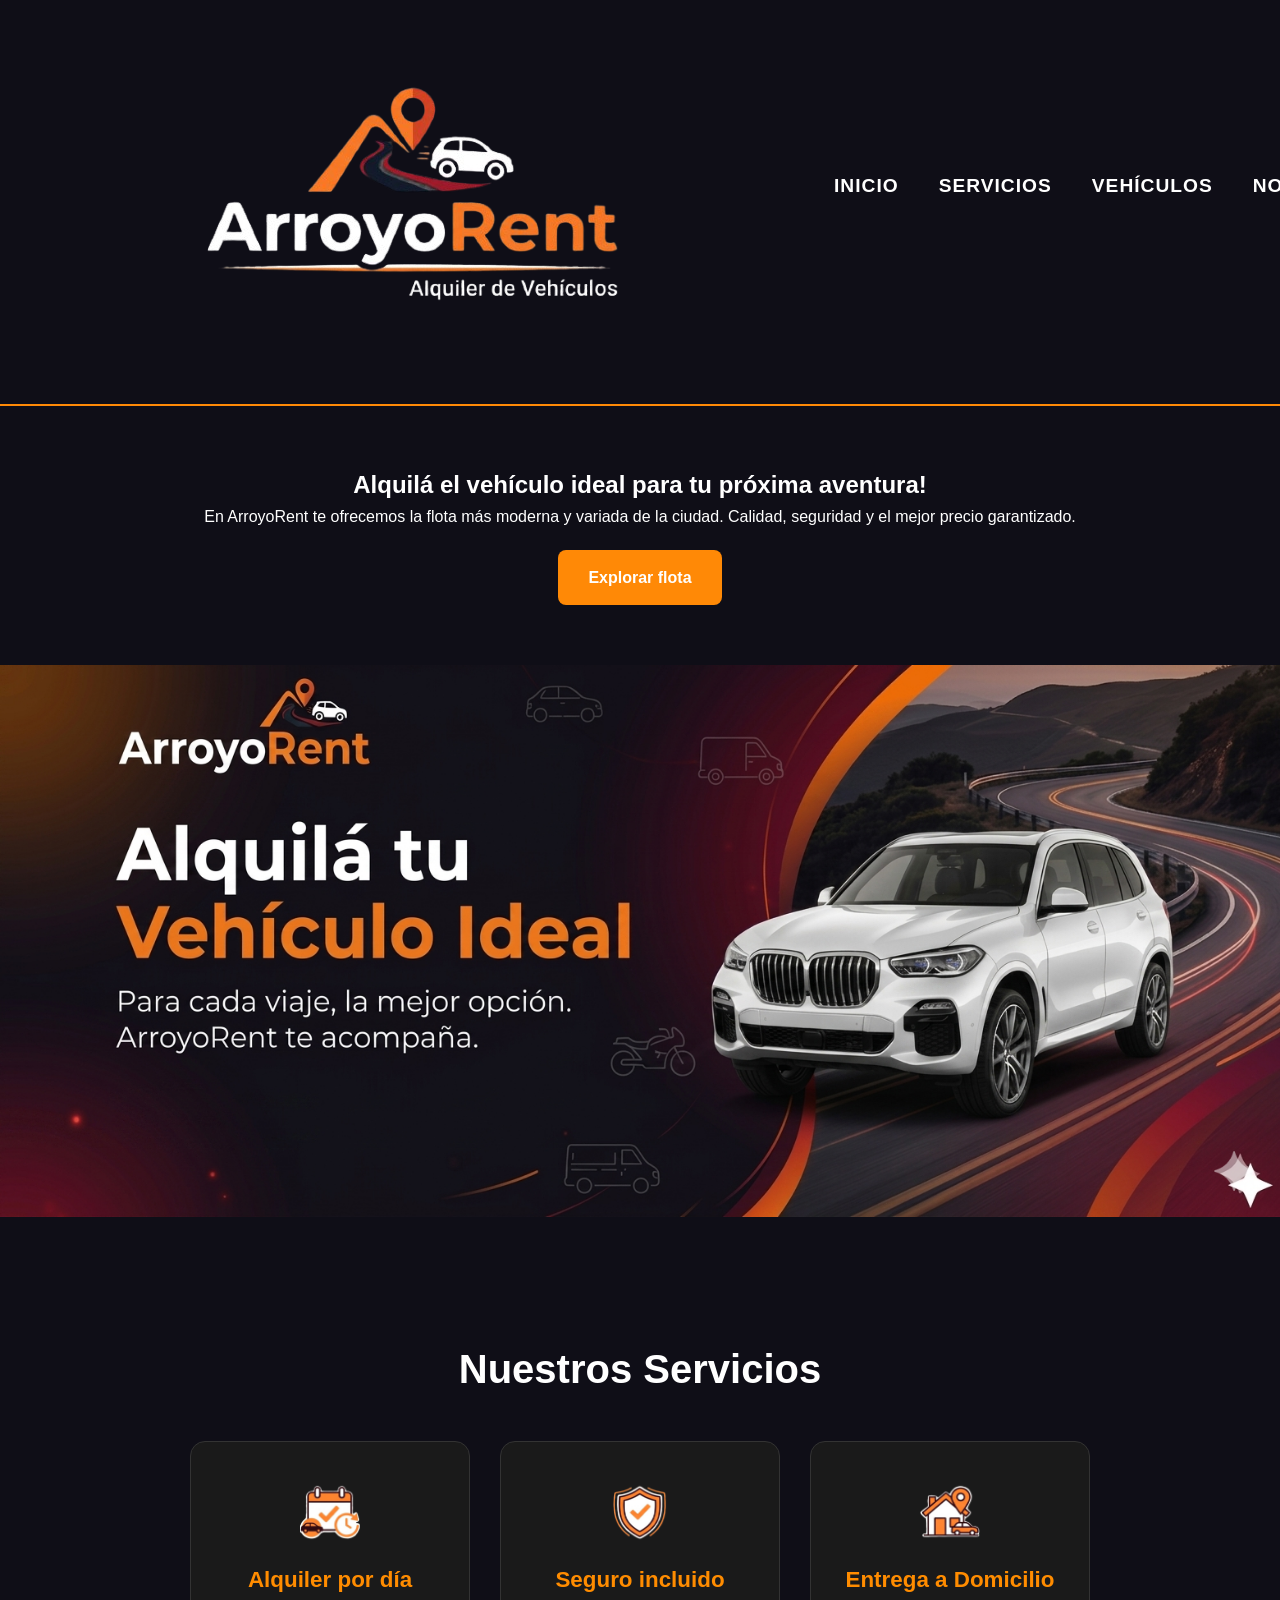
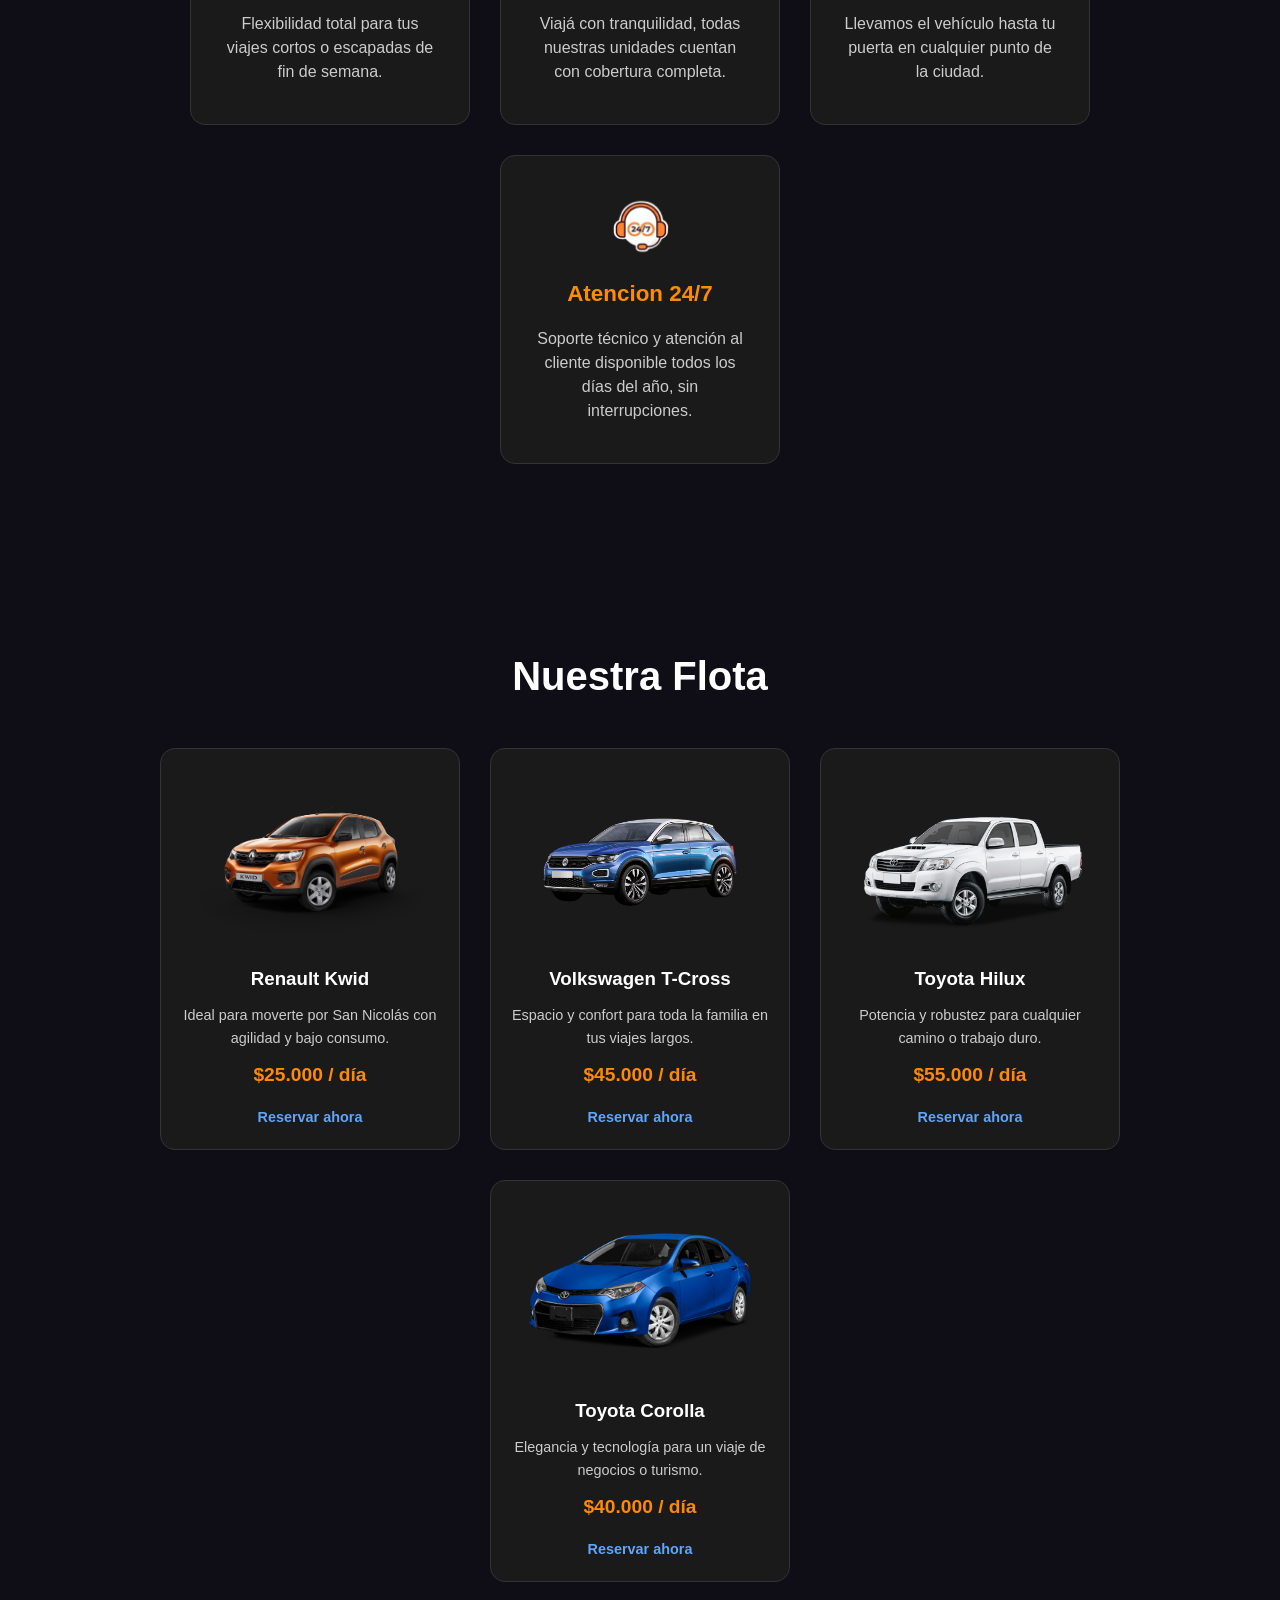
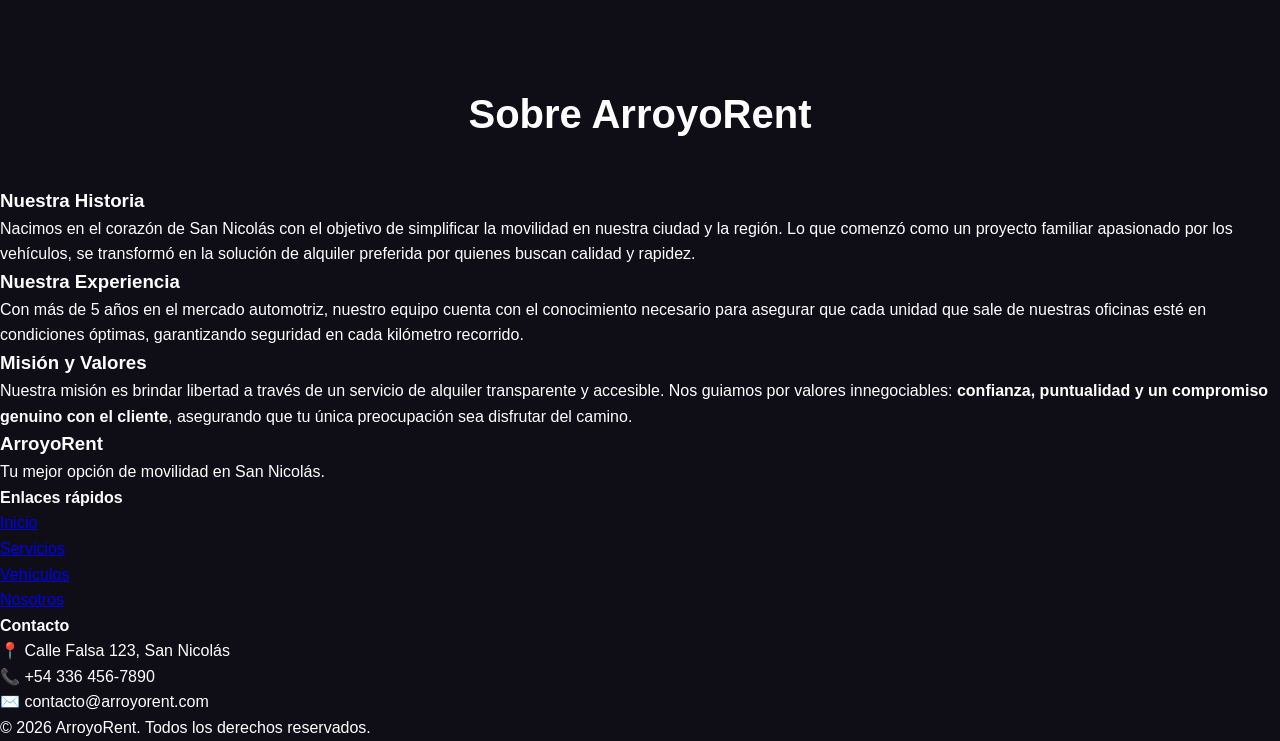
==== index.html @ 53951938 "Diseño de tarjetas para servicios y flota" ====
<!DOCTYPE html>
<html lang="en">
<head>
    <meta charset="UTF-8">
    <meta name="viewport" content="width=device-width, initial-scale=1.0">
    <link rel="stylesheet" href="./styles.css">
    <title>Alquiler de Vehiculos</title>
</head>
<body>
    <header id="inicio">
        <div class="logo">
            <img src="img/logo.png" alt="Logo de ArroyoRent">
        </div>

        <nav>
            <ul>
                <li><a href="#inicio">Inicio</a></li>
                <li><a href="#servicios">Servicios</a></li>
                <li><a href="#vehiculos">Vehículos</a></li>
                <li><a href="#nosotros">Nosotros</a></li>
            </ul>
        </nav>

        <a href="reserva.html" class="btn-reservar">Reservar Vehículo</a>
    </header>

    <main>
        <section class="hero">
            <div class="hero-content">
                <h1>Alquilá el vehículo ideal para tu próxima aventura!</h1>
                <p>En ArroyoRent te ofrecemos la flota más moderna y variada de la ciudad. Calidad, seguridad y el mejor precio garantizado.</p>
                <a href="#vehiculos" class="btn-cta">Explorar flota</a>
            </div>
            <div class="hero-image">
                <img src="img/banner.png" alt="Camioneta moderna en la carretera">
            </div>
        </section>
        
        <section id="servicios" class="services">
            <h2>Nuestros Servicios</h2>
            <div class="services-container">
                <article class="service-card">
                    <img src="img/icon-alquiler.png" alt="Icono alquiler por día">
                    <h3>Alquiler por día</h3>
                    <p>Flexibilidad total para tus viajes cortos o escapadas de fin de semana.</p>
                </article>
                
                <article class="service-card">
                    <img src="img/icon-seguro.png" alt="Icono seguro incluido">
                    <h3>Seguro incluido</h3>
                    <p>Viajá con tranquilidad, todas nuestras unidades cuentan con cobertura completa.</p>
                </article>
                
                <article class="service-card">
                    <img src="img/icon-entrega.png" alt="Icono entrega a domicilio">
                    <h3>Entrega a Domicilio</h3>
                    <p>Llevamos el vehículo hasta tu puerta en cualquier punto de la ciudad.</p>
                </article>
                
                <article class="service-card">
                    <img src="img/icon-atencion.png" alt="Icono de atencion 24/7">
                    <h3>Atencion 24/7</h3>
                    <p>Soporte técnico y atención al cliente disponible todos los días del año, sin interrupciones.</p>
                </article>
            </div>
        </section>

        <section id="vehiculos" class="vehiculos">
            <h2>Nuestra Flota</h2>
            <div class="vehiculos-container">
                
                <article class="vehiculo-card">
                    <img src="img/auto-compacto.png" alt="Auto compacto económico">
                    <h3>Renault Kwid</h3>
                    <p>Ideal para moverte por San Nicolás con agilidad y bajo consumo.</p>
                    <span class="precio">$25.000 / día</span>
                    <a href="reserva.html" class="btn-mini-reservar">Reservar ahora</a>
                </article>

                <article class="vehiculo-card">
                    <img src="img/suv-familiar.png" alt="SUV familiar">
                    <h3>Volkswagen T-Cross</h3>
                    <p>Espacio y confort para toda la familia en tus viajes largos.</p>
                    <span class="precio">$45.000 / día</span>
                    <a href="reserva.html" class="btn-mini-reservar">Reservar ahora</a>
                </article>

                <article class="vehiculo-card">
                    <img src="img/camioneta.png" alt="Camioneta moderna">
                    <h3>Toyota Hilux</h3>
                    <p>Potencia y robustez para cualquier camino o trabajo duro.</p>
                    <span class="precio">$55.000 / día</span>
                    <a href="reserva.html" class="btn-mini-reservar">Reservar ahora</a>
                </article>

                <article class="vehiculo-card">
                    <img src="img/sedan-ejecutivo.png" alt="Sedán ejecutivo">
                    <h3>Toyota Corolla</h3>
                    <p>Elegancia y tecnología para un viaje de negocios o turismo.</p>
                    <span class="precio">$40.000 / día</span>
                    <a href="reserva.html" class="btn-mini-reservar">Reservar ahora</a>
                </article>

            </div>
        </section>

        <section id="nosotros" class="nosotros">
    <h2>Sobre ArroyoRent</h2>
    <div class="nosotros-content">
        <h3>Nuestra Historia</h3>
        <p>Nacimos en el corazón de San Nicolás con el objetivo de simplificar la movilidad en nuestra ciudad y la región. Lo que comenzó como un proyecto familiar apasionado por los vehículos, se transformó en la solución de alquiler preferida por quienes buscan calidad y rapidez.</p>
        
        <h3>Nuestra Experiencia</h3>
        <p>Con más de 5 años en el mercado automotriz, nuestro equipo cuenta con el conocimiento necesario para asegurar que cada unidad que sale de nuestras oficinas esté en condiciones óptimas, garantizando seguridad en cada kilómetro recorrido.</p>
        
        <h3>Misión y Valores</h3>
        <p>Nuestra misión es brindar libertad a través de un servicio de alquiler transparente y accesible. Nos guiamos por valores innegociables: <strong>confianza, puntualidad y un compromiso genuino con el cliente</strong>, asegurando que tu única preocupación sea disfrutar del camino.</p>
    </div>
        </section>
    </main>

    <footer>
        <div class="footer-container">
            <div class="footer-info">
                <h3>ArroyoRent</h3>
                <p>Tu mejor opción de movilidad en San Nicolás.</p>
            </div>
            
            <div class="footer-links">
                <h4>Enlaces rápidos</h4>
                <ul>
                    <li><a href="#inicio">Inicio</a></li>
                    <li><a href="#servicios">Servicios</a></li>
                    <li><a href="#vehiculos">Vehículos</a></li>
                    <li><a href="#nosotros">Nosotros</a></li>
                </ul>
            </div>

            <div class="footer-contacto">
                <h4>Contacto</h4>
                <p>📍 Calle Falsa 123, San Nicolás</p>
                <p>📞 +54 336 456-7890</p>
                <p>✉️ contacto@arroyorent.com</p>
            </div>
        </div>
        
        <div class="footer-bottom">
            <p>&copy; 2026 ArroyoRent. Todos los derechos reservados.</p>
        </div>
    </footer>
</body>
</html>
---- styles.css ----
:root {
    --color-primario: #ff8906;    
    --color-secundario: #f25f4c;   
    --color-terciario: #60a5fa;   
    --color-fondo: #0f0e17;        
    --blanco: #ffffff;
}

* {
    margin: 0;
    padding: 0;
    box-sizing: border-box; 
}

body {
    font-family: 'Segoe UI', Tahoma, Geneva, Verdana, sans-serif;
    line-height: 1.6;
    color: var(--blanco);
    background-color: var(--color-fondo);
}

h2 {
    text-align: center;
    margin: 40px 0;
    font-size: 2.5rem;
}

header {
    display: flex;
    justify-content: flex-start;
    align-items: center;
    gap: 50px;
    padding: 20px 5%;
    border-bottom: 2px solid var(--color-primario);
}

header nav ul {
    list-style: none; 
    display: flex;    
    gap: 20px;        
}

nav a {
    color: var(--blanco);
    text-decoration: none;
    font-size: 1.2rem;       
    font-weight: 600;        
    margin: 0 20px;
    text-transform: uppercase; 
    letter-spacing: 1px;
    transition: all 0.3s ease; 
    position: relative;
}

nav a:hover {
    color: var(--color-primario); 
}

nav a::after {
    content: '';
    position: absolute;
    width: 0;
    height: 2px;
    bottom: -5px;
    left: 0;
    background-color: var(--color-primario);
    transition: width 0.3s ease;
}

nav a:hover::after {
    width: 100%; 
}

.btn-reservar {
    background-color: var(--color-primario); 
    color: var(--blanco);
    padding: 10px 20px;
    margin-left: auto;
    font-size: 1.2rem; 
    border-radius: 5px;         
    text-decoration: none;
    font-weight: bold;
    transition: transform 0.2s, background-color 0.3s;
}

.btn-reservar:hover {
    background-color: var(--color-terciario);   
    transform: scale(1.1);      
}

.hero {
    display: flex;
    flex-direction: column;
    align-items: center;
    width: 100%;
}

.hero-content {
    text-align: center;
    padding: 60px 20px;
    width: 100%;
}

.btn-cta {
    display: inline-block;
    padding: 15px 30px;
    margin-top: 20px;
    background-color: var(--color-primario); 
    color: var(--blanco);
    text-decoration: none;
    font-weight: bold;
    border-radius: 8px;
    transition: background-color 0.3s ease, transform 0.2s;
    border: none;
    cursor: pointer;
}

.btn-cta:hover {
    transform: scale(1.05);
}

.hero-image {
    width: 100%;  
}

.hero-image img {
    display: block;
    width: 100%;     
    height: auto;
}

.services {
    padding: 80px 10%;
    text-align: center;
}

.services-container {
    display: flex;
    flex-wrap: wrap; 
    justify-content: center;
    gap: 30px;
}

.service-card {
    background-color: #1a1a1a;
    padding: 40px 30px;
    border-radius: 15px;
    width: 280px;
    border: 1px solid #333;
    transition: all 0.3s ease;
    display: flex;
    flex-direction: column;
    align-items: center;
}

.service-card:hover {
    transform: translateY(-10px);
    border-color: var(--color-primario);
    box-shadow: 0 10px 20px rgba(255, 140, 0, 0.2);
}

.service-card img {
    width: 60px;
    height: 60px;
    margin-bottom: 20px;/ 
}

.service-card h3 {
    color: #ff8c00;
    margin-bottom: 15px;
    font-size: 1.4rem;
}

.service-card p {
    font-size: 1rem;
    line-height: 1.5;
    color: #ccc;
}

.vehiculos {
    padding: 60px 10%;
}

.vehiculos-container {
    display: flex;
    flex-wrap: wrap;
    justify-content: center;
    gap: 30px;
    margin-top: 40px;
}

.vehiculo-card {
    background-color: #1a1a1a;
    border-radius: 15px;
    padding: 20px;
    flex: 0 1 300px;
    display: flex;
    flex-direction: column;
    align-items: center;
    text-align: center;
    border: 1px solid #333;
    transition: transform 0.3s ease;
}

.vehiculo-card:hover {
    transform: translateY(-5px);
    border-color: var(--color-primario);
    box-shadow: 0 10px 20px rgba(255, 140, 0, 0.2);
}

.vehiculo-card img {
    width: 100%;
    height: 180px;
    object-fit: contain;
    margin-bottom: 15px;
}

.vehiculo-card h3 {
    color: var(--blanco);
    margin-bottom: 10px;
}

.vehiculo-card p {
    color: #ccc;
    font-size: 0.9rem;
    margin-bottom: 10px;
    flex-grow: 1;
}

.precio {
    font-weight: bold;
    color: var(--color-primario);
    font-size: 1.2rem;
    margin-bottom: 15px;
}

.btn-mini-reservar {
    color: var(--color-terciario);
    text-decoration: none;
    font-weight: bold;
    font-size: 0.9rem;
    transition: opacity 0.2s;
}

.btn-mini-reservar:hover {
    text-decoration: underline;
    opacity: 0.8;
}
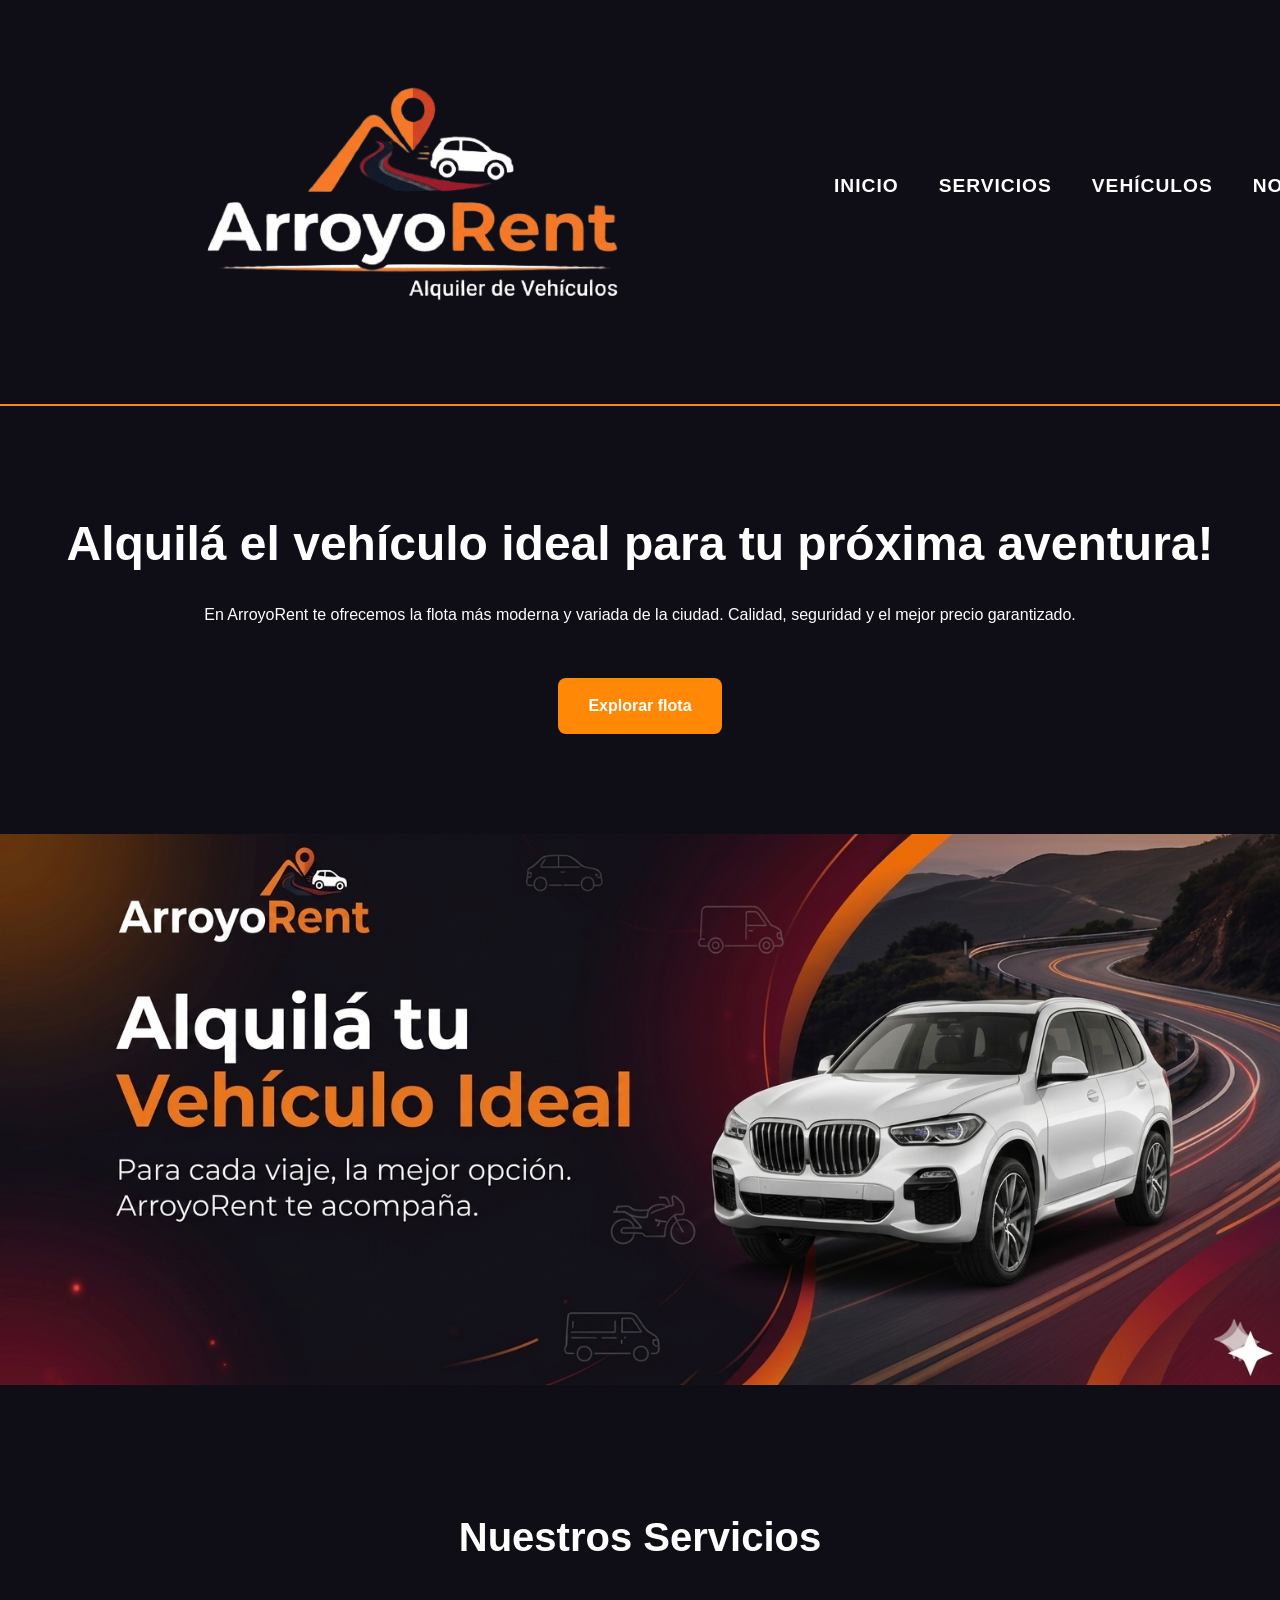
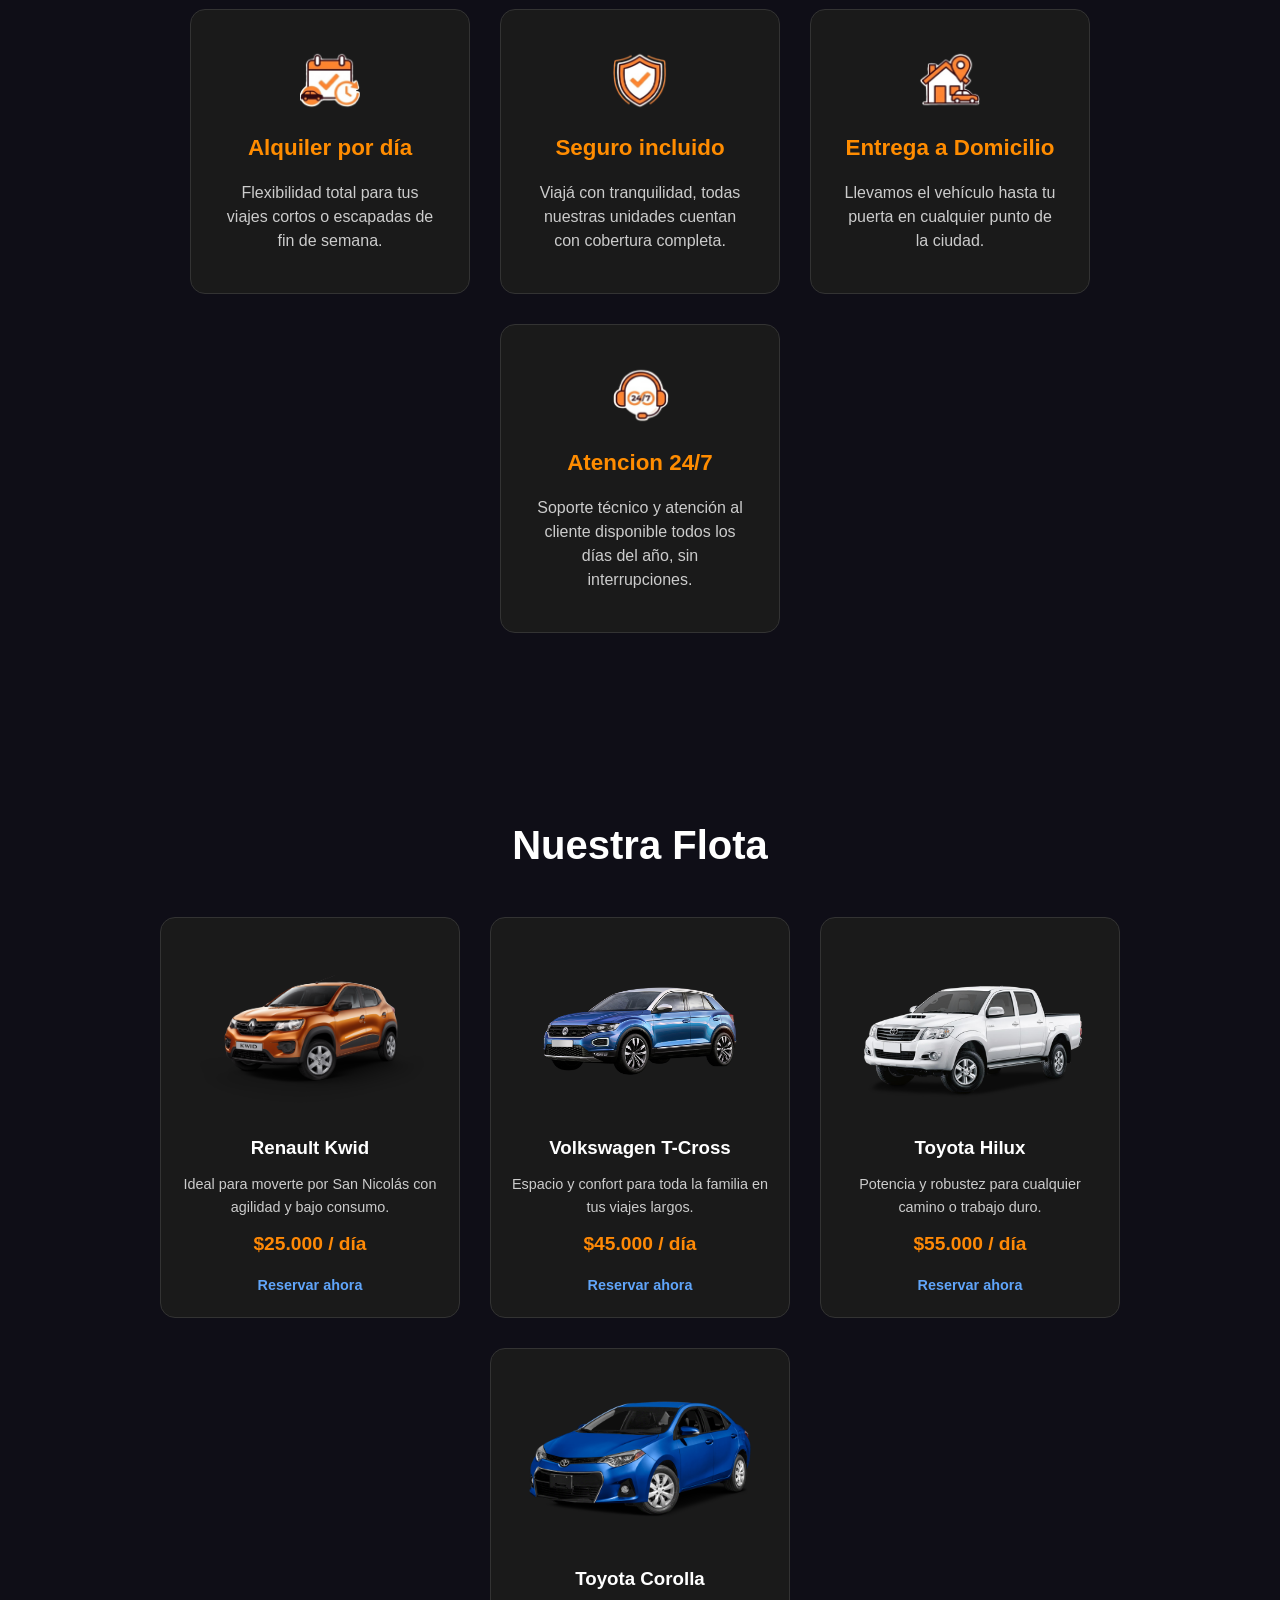
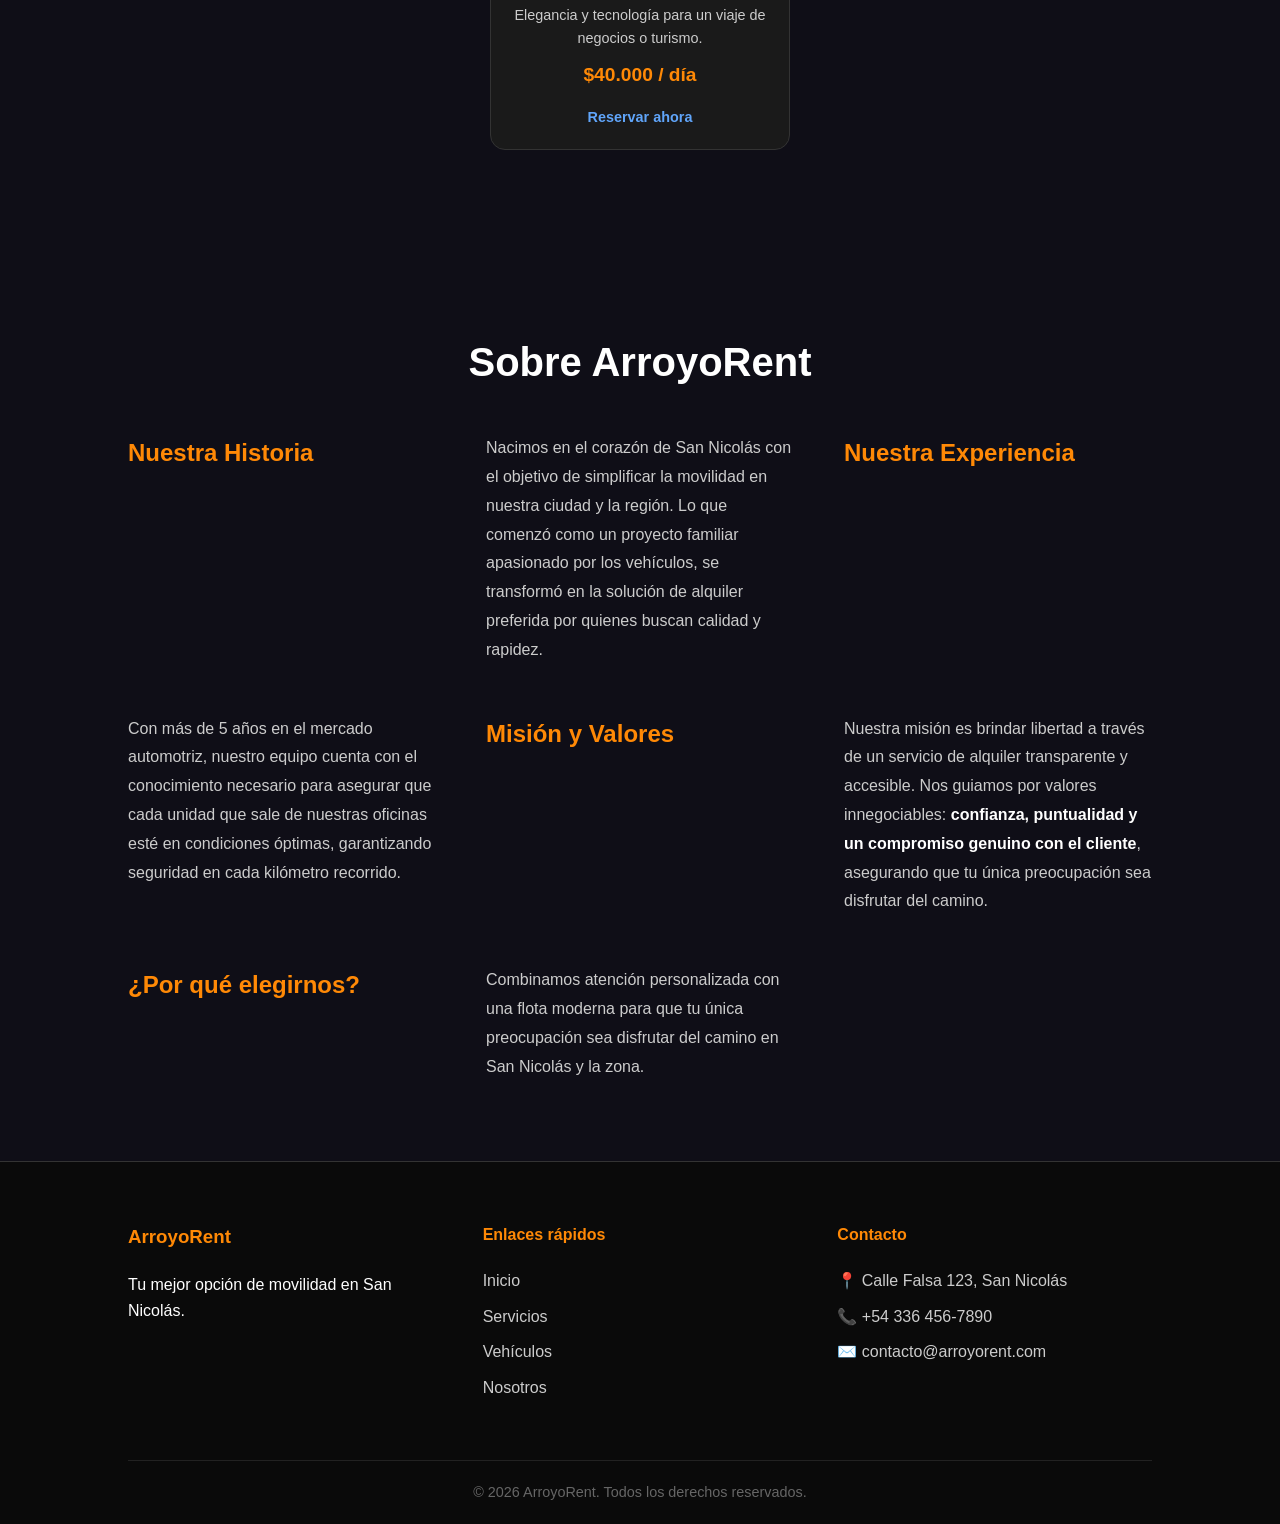
==== commit c5343729: "Un punto informativo extra en Nosotros. Diseño para seccion nosotros y footer" ====
--- a/index.html
+++ b/index.html
@@ -105,17 +105,20 @@
         </section>
 
         <section id="nosotros" class="nosotros">
-    <h2>Sobre ArroyoRent</h2>
-    <div class="nosotros-content">
-        <h3>Nuestra Historia</h3>
-        <p>Nacimos en el corazón de San Nicolás con el objetivo de simplificar la movilidad en nuestra ciudad y la región. Lo que comenzó como un proyecto familiar apasionado por los vehículos, se transformó en la solución de alquiler preferida por quienes buscan calidad y rapidez.</p>
-        
-        <h3>Nuestra Experiencia</h3>
-        <p>Con más de 5 años en el mercado automotriz, nuestro equipo cuenta con el conocimiento necesario para asegurar que cada unidad que sale de nuestras oficinas esté en condiciones óptimas, garantizando seguridad en cada kilómetro recorrido.</p>
-        
-        <h3>Misión y Valores</h3>
-        <p>Nuestra misión es brindar libertad a través de un servicio de alquiler transparente y accesible. Nos guiamos por valores innegociables: <strong>confianza, puntualidad y un compromiso genuino con el cliente</strong>, asegurando que tu única preocupación sea disfrutar del camino.</p>
-    </div>
+            <h2>Sobre ArroyoRent</h2>
+            <div class="nosotros-content">
+                <h3>Nuestra Historia</h3>
+                <p>Nacimos en el corazón de San Nicolás con el objetivo de simplificar la movilidad en nuestra ciudad y la región. Lo que comenzó como un proyecto familiar apasionado por los vehículos, se transformó en la solución de alquiler preferida por quienes buscan calidad y rapidez.</p>
+                    
+                <h3>Nuestra Experiencia</h3>
+                <p>Con más de 5 años en el mercado automotriz, nuestro equipo cuenta con el conocimiento necesario para asegurar que cada unidad que sale de nuestras oficinas esté en condiciones óptimas, garantizando seguridad en cada kilómetro recorrido.</p>
+                    
+                <h3>Misión y Valores</h3>
+                <p>Nuestra misión es brindar libertad a través de un servicio de alquiler transparente y accesible. Nos guiamos por valores innegociables: <strong>confianza, puntualidad y un compromiso genuino con el cliente</strong>, asegurando que tu única preocupación sea disfrutar del camino.</p>
+                
+                <h3>¿Por qué elegirnos?</h3>
+                <p>Combinamos atención personalizada con una flota moderna para que tu única preocupación sea disfrutar del camino en San Nicolás y la zona.</p>
+            </div>
         </section>
     </main>
 
--- a/styles.css
+++ b/styles.css
@@ -25,6 +25,8 @@
     font-size: 2.5rem;
 }
 
+
+/* Header */
 header {
     display: flex;
     justify-content: flex-start;
@@ -88,6 +90,8 @@
     transform: scale(1.1);      
 }
 
+
+/* Sección Hero */
 .hero {
     display: flex;
     flex-direction: column;
@@ -97,14 +101,19 @@
 
 .hero-content {
     text-align: center;
-    padding: 60px 20px;
+    padding: 100px 20px;
     width: 100%;
+}
+
+.hero-content h1 {
+    margin-bottom: 20px;
+    font-size: 3rem;
 }
 
 .btn-cta {
     display: inline-block;
     padding: 15px 30px;
-    margin-top: 20px;
+    margin-top: 50px;
     background-color: var(--color-primario); 
     color: var(--blanco);
     text-decoration: none;
@@ -129,6 +138,8 @@
     height: auto;
 }
 
+
+/* Sección Servicios */
 .services {
     padding: 80px 10%;
     text-align: center;
@@ -177,6 +188,8 @@
     color: #ccc;
 }
 
+
+/* Sección Vehiculos */
 .vehiculos {
     padding: 60px 10%;
 }
@@ -245,4 +258,90 @@
 .btn-mini-reservar:hover {
     text-decoration: underline;
     opacity: 0.8;
+}
+
+
+/* Sección Nosotros */
+.nosotros {
+    padding: 80px 10%;
+}
+
+.nosotros-content {
+    display: grid;
+    grid-template-columns: repeat(auto-fit, minmax(300px, 1fr)); /* Se adapta solo si hay espacio */
+    gap: 50px;
+    margin-top: 30px;
+}
+
+.nosotros-content h3 {
+    color: var(--color-primario);
+    margin-bottom: 15px;
+    font-size: 1.5rem;
+}
+
+.nosotros-content p {
+    color: #ccc;
+    line-height: 1.8;
+}
+
+.nosotros-content strong {
+    color: var(--blanco);
+}
+
+
+/* Footer */
+footer {
+    background-color: #0a0a0a;
+    padding: 60px 10% 20px;
+    border-top: 1px solid #333;
+}
+
+.footer-container {
+    display: flex;
+    justify-content: space-between;
+    flex-wrap: wrap;
+    gap: 40px;
+}
+
+.footer-container div {
+    flex: 1;
+    min-width: 250px;
+}
+
+footer h3, footer h4 {
+    color: var(--color-primario);
+    margin-bottom: 20px;
+}
+
+.footer-links ul {
+    list-style: none;
+}
+
+.footer-links li {
+    margin-bottom: 10px;
+}
+
+.footer-links a {
+    color: #ccc;
+    text-decoration: none;
+    transition: color 0.3s;
+}
+
+.footer-links a:hover {
+    color: var(--color-primario);
+}
+
+.footer-contacto p {
+    margin-bottom: 10px;
+    color: #ccc;
+}
+
+/* Línea final de derechos */
+.footer-bottom {
+    text-align: center;
+    margin-top: 50px;
+    padding-top: 20px;
+    border-top: 1px solid #222;
+    color: #666;
+    font-size: 0.9rem;
 }
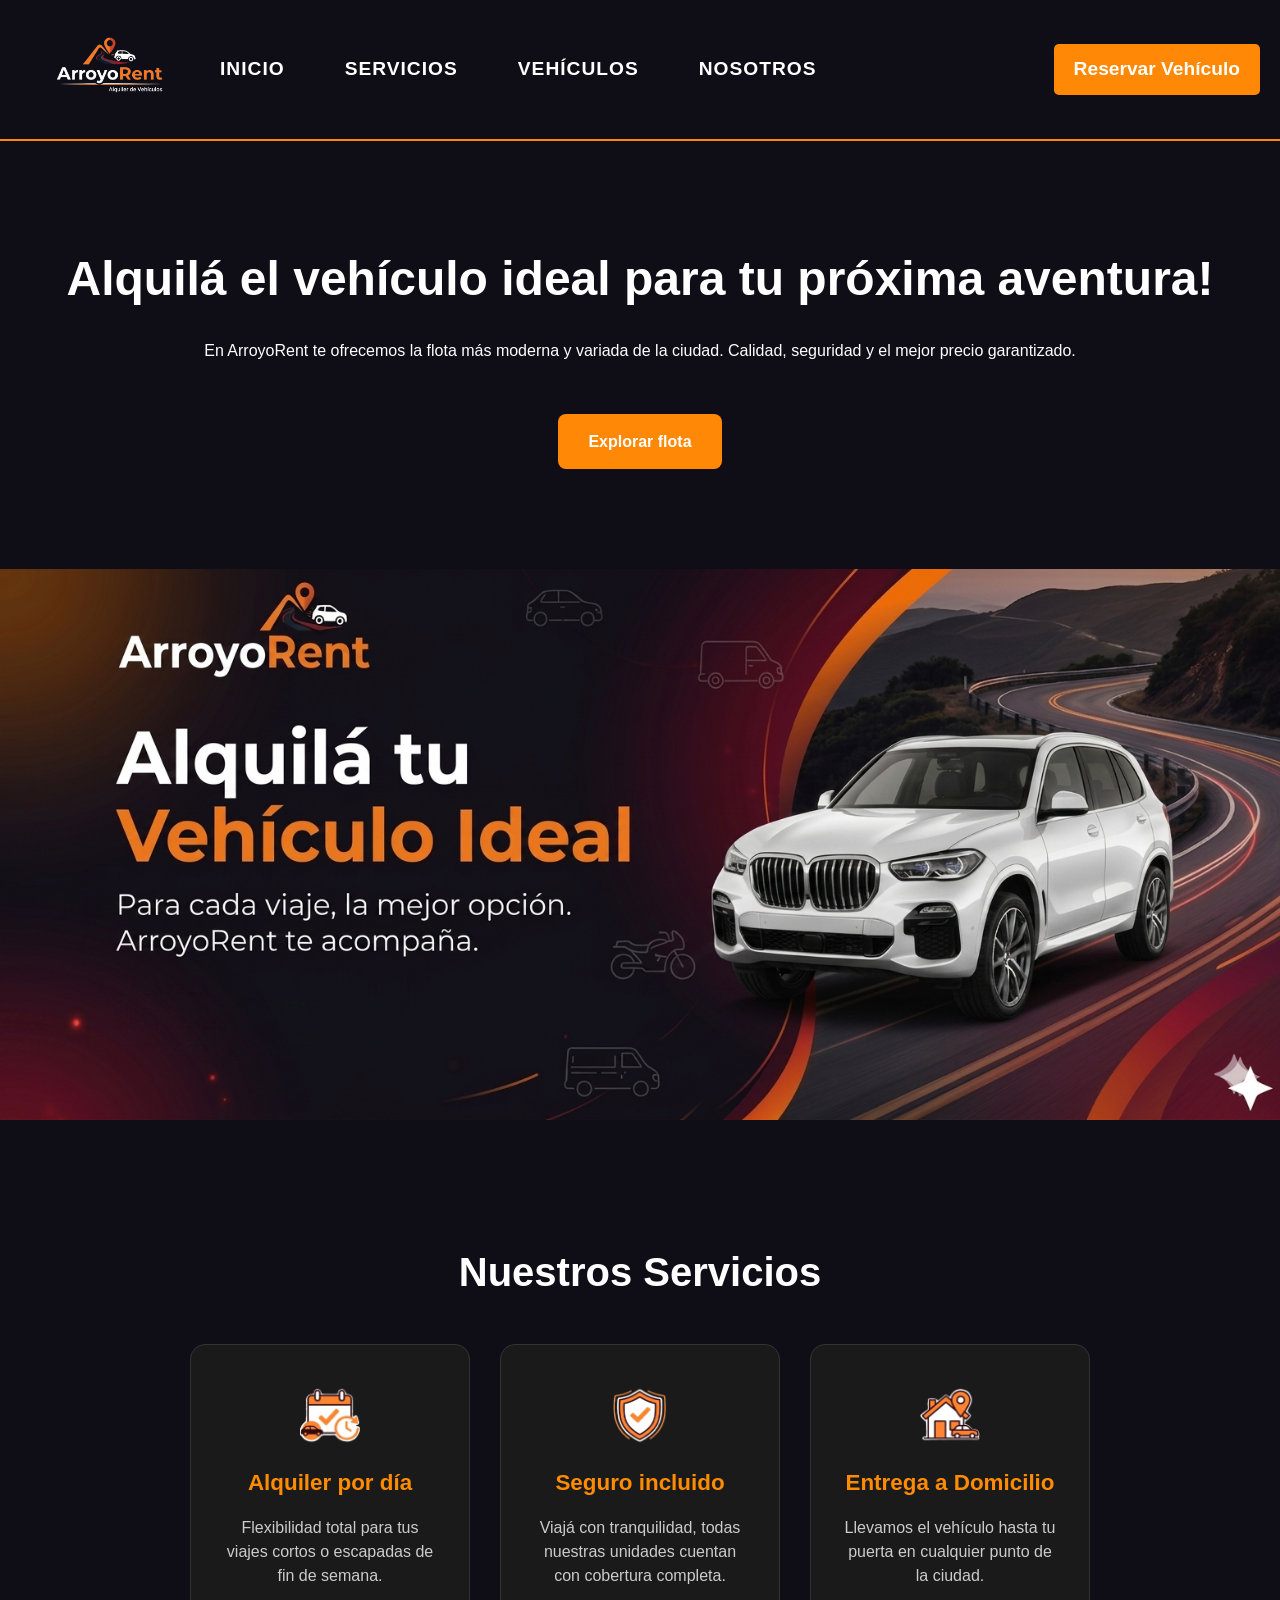
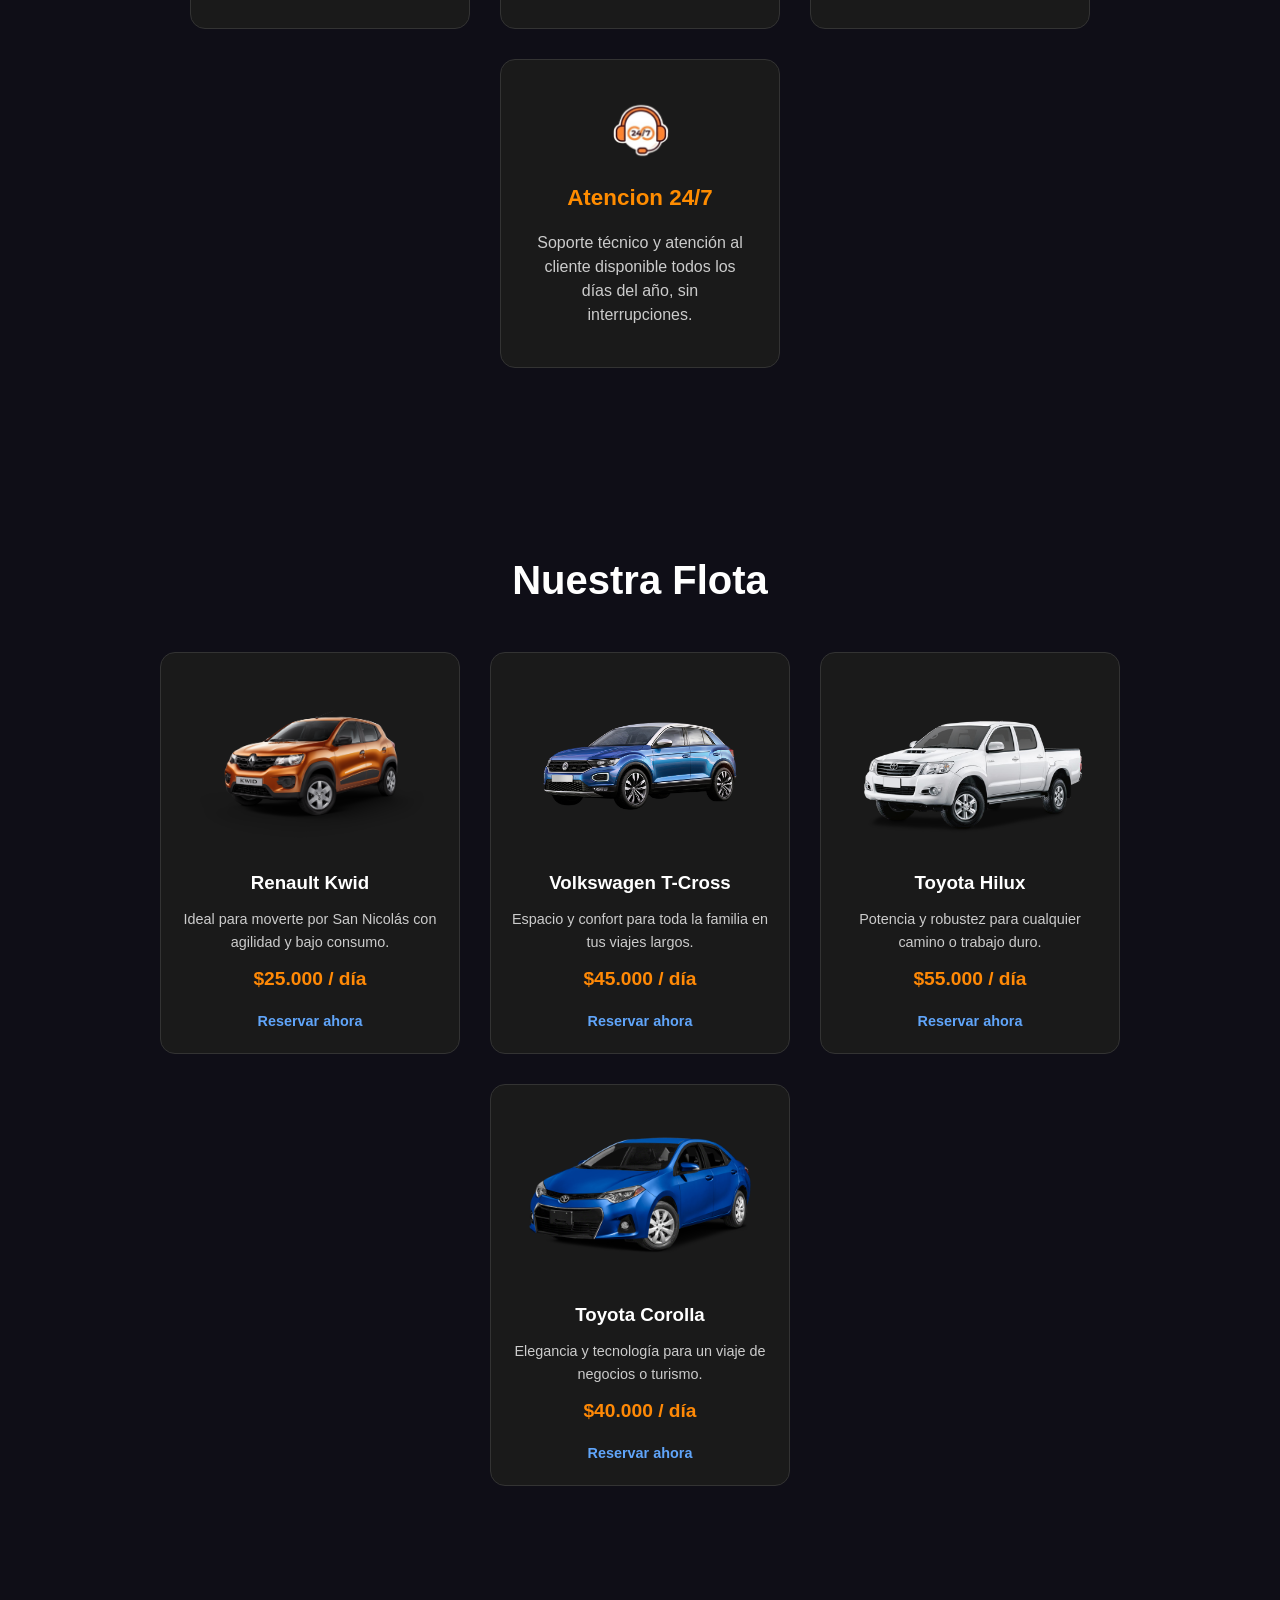
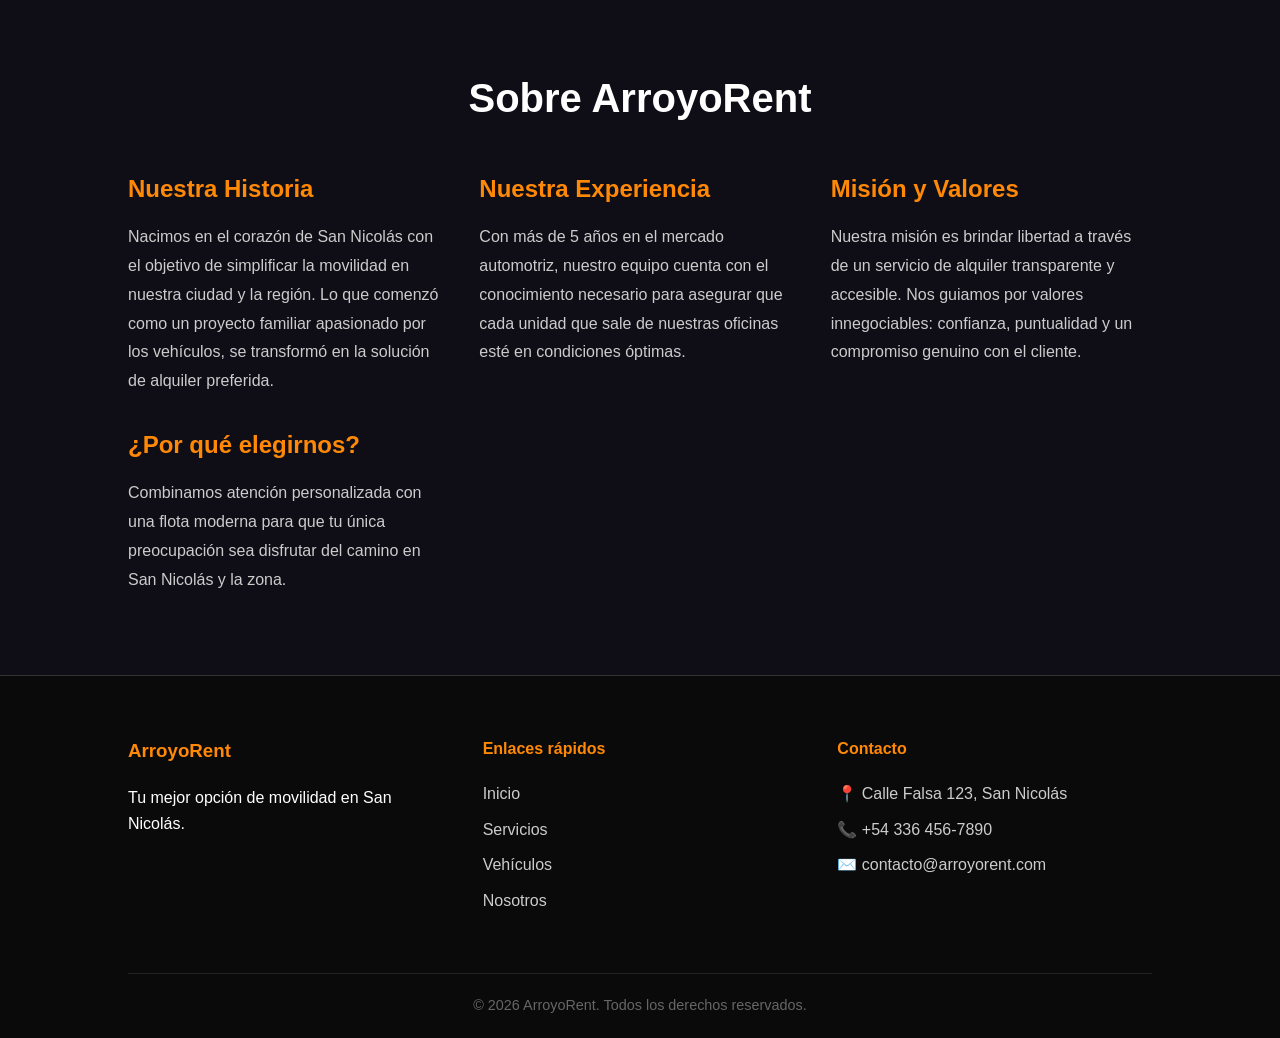
==== commit 7f9324c9: "Responsive Design de la pagina 1" ====
--- a/index.html
+++ b/index.html
@@ -107,17 +107,25 @@
         <section id="nosotros" class="nosotros">
             <h2>Sobre ArroyoRent</h2>
             <div class="nosotros-content">
-                <h3>Nuestra Historia</h3>
-                <p>Nacimos en el corazón de San Nicolás con el objetivo de simplificar la movilidad en nuestra ciudad y la región. Lo que comenzó como un proyecto familiar apasionado por los vehículos, se transformó en la solución de alquiler preferida por quienes buscan calidad y rapidez.</p>
-                    
-                <h3>Nuestra Experiencia</h3>
-                <p>Con más de 5 años en el mercado automotriz, nuestro equipo cuenta con el conocimiento necesario para asegurar que cada unidad que sale de nuestras oficinas esté en condiciones óptimas, garantizando seguridad en cada kilómetro recorrido.</p>
-                    
-                <h3>Misión y Valores</h3>
-                <p>Nuestra misión es brindar libertad a través de un servicio de alquiler transparente y accesible. Nos guiamos por valores innegociables: <strong>confianza, puntualidad y un compromiso genuino con el cliente</strong>, asegurando que tu única preocupación sea disfrutar del camino.</p>
-                
-                <h3>¿Por qué elegirnos?</h3>
-                <p>Combinamos atención personalizada con una flota moderna para que tu única preocupación sea disfrutar del camino en San Nicolás y la zona.</p>
+                <div class="nosotros-item">
+                    <h3>Nuestra Historia</h3>
+                    <p>Nacimos en el corazón de San Nicolás con el objetivo de simplificar la movilidad en nuestra ciudad y la región. Lo que comenzó como un proyecto familiar apasionado por los vehículos, se transformó en la solución de alquiler preferida.</p>
+                </div>
+
+                <div class="nosotros-item">
+                    <h3>Nuestra Experiencia</h3>
+                    <p>Con más de 5 años en el mercado automotriz, nuestro equipo cuenta con el conocimiento necesario para asegurar que cada unidad que sale de nuestras oficinas esté en condiciones óptimas.</p>
+                </div>
+
+                <div class="nosotros-item">
+                    <h3>Misión y Valores</h3>
+                    <p>Nuestra misión es brindar libertad a través de un servicio de alquiler transparente y accesible. Nos guiamos por valores innegociables: confianza, puntualidad y un compromiso genuino con el cliente.</p>
+                </div>
+
+                <div class="nosotros-item">
+                    <h3>¿Por qué elegirnos?</h3>
+                    <p>Combinamos atención personalizada con una flota moderna para que tu única preocupación sea disfrutar del camino en San Nicolás y la zona.</p>
+                </div>
             </div>
         </section>
     </main>
--- a/styles.css
+++ b/styles.css
@@ -17,6 +17,8 @@
     line-height: 1.6;
     color: var(--blanco);
     background-color: var(--color-fondo);
+    overflow-x: hidden; /* Esto mata cualquier scroll horizontal*/
+    width: 100%;
 }
 
 h2 {
@@ -29,17 +31,26 @@
 /* Header */
 header {
     display: flex;
-    justify-content: flex-start;
+    justify-content: space-between;
     align-items: center;
-    gap: 50px;
-    padding: 20px 5%;
+    flex-wrap: nowrap;
+    padding: 20px;
     border-bottom: 2px solid var(--color-primario);
+}
+
+.logo img {
+    width: 100%;
+    max-width: 180px;
+    min-width: 140px;
+    height: auto;
 }
 
 header nav ul {
     list-style: none; 
     display: flex;    
-    gap: 20px;        
+    gap: 20px;      
+    margin: 0;
+    padding: 0;  
 }
 
 nav a {
@@ -268,24 +279,28 @@
 
 .nosotros-content {
     display: grid;
-    grid-template-columns: repeat(auto-fit, minmax(300px, 1fr)); /* Se adapta solo si hay espacio */
-    gap: 50px;
+    grid-template-columns: repeat(auto-fit, minmax(250px, 1fr)); 
+    gap: 30px;
     margin-top: 30px;
-}
-
-.nosotros-content h3 {
+    align-items: start;
+}
+
+.nosotros-item {
+    display: flex;
+    flex-direction: column;
+    gap: 15px;
+}
+
+.nosotros-item h3 {
     color: var(--color-primario);
-    margin-bottom: 15px;
     font-size: 1.5rem;
-}
-
-.nosotros-content p {
+    margin: 0;
+}
+
+.nosotros-item p {
     color: #ccc;
     line-height: 1.8;
-}
-
-.nosotros-content strong {
-    color: var(--blanco);
+    margin: 0;
 }
 
 
@@ -344,4 +359,64 @@
     border-top: 1px solid #222;
     color: #666;
     font-size: 0.9rem;
-}+}
+
+/* --- RESPONSIVE DESIGN --- */
+
+@media (max-width: 960px) {
+    
+    section {
+        padding: 60px 5%;
+    }
+
+    header {
+        flex-direction: column;
+        gap: 20px;
+        text-align: center;
+    }
+
+    header nav ul {
+        flex-direction: column;
+        gap: 15px;
+    }
+
+    .btn-reservar {
+        margin-left: 0;
+        width: 100%;
+    }
+
+    .hero-content h1 {
+        font-size: 1.8rem;
+    }
+
+    .hero-content p {
+        font-size: 1rem;
+    }
+
+    .services-container, 
+    .vehiculos-container {
+        flex-direction: column;
+        align-items: center;
+    }
+
+    .service-card, 
+    .vehiculo-card {
+        width: 100%;
+        max-width: 300px;
+        margin-bottom: 20px;
+    }
+
+    .nosotros-content h3 {
+        text-align: center;
+    }
+
+    .footer-container {
+        flex-direction: column;
+        text-align: center;
+        gap: 30px;
+    }
+
+    .footer-links ul {
+        padding: 0;
+    }
+}
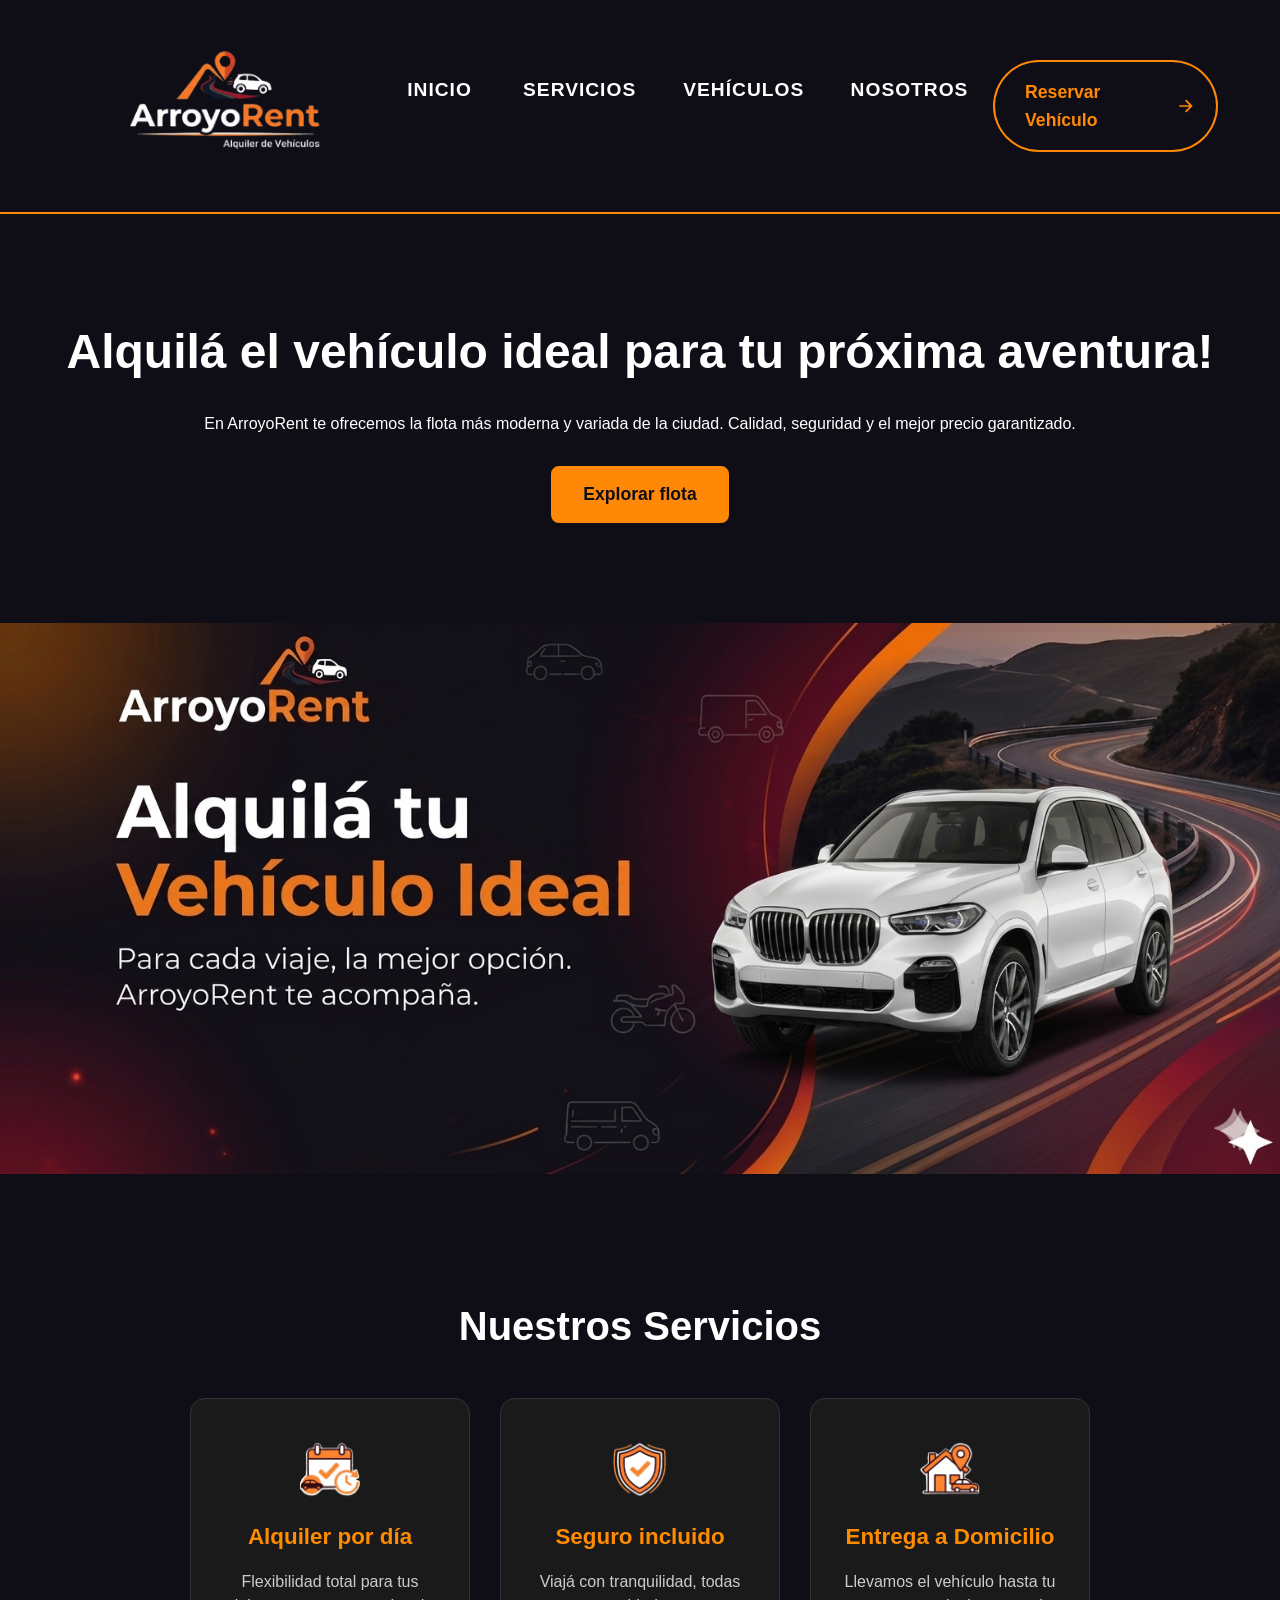
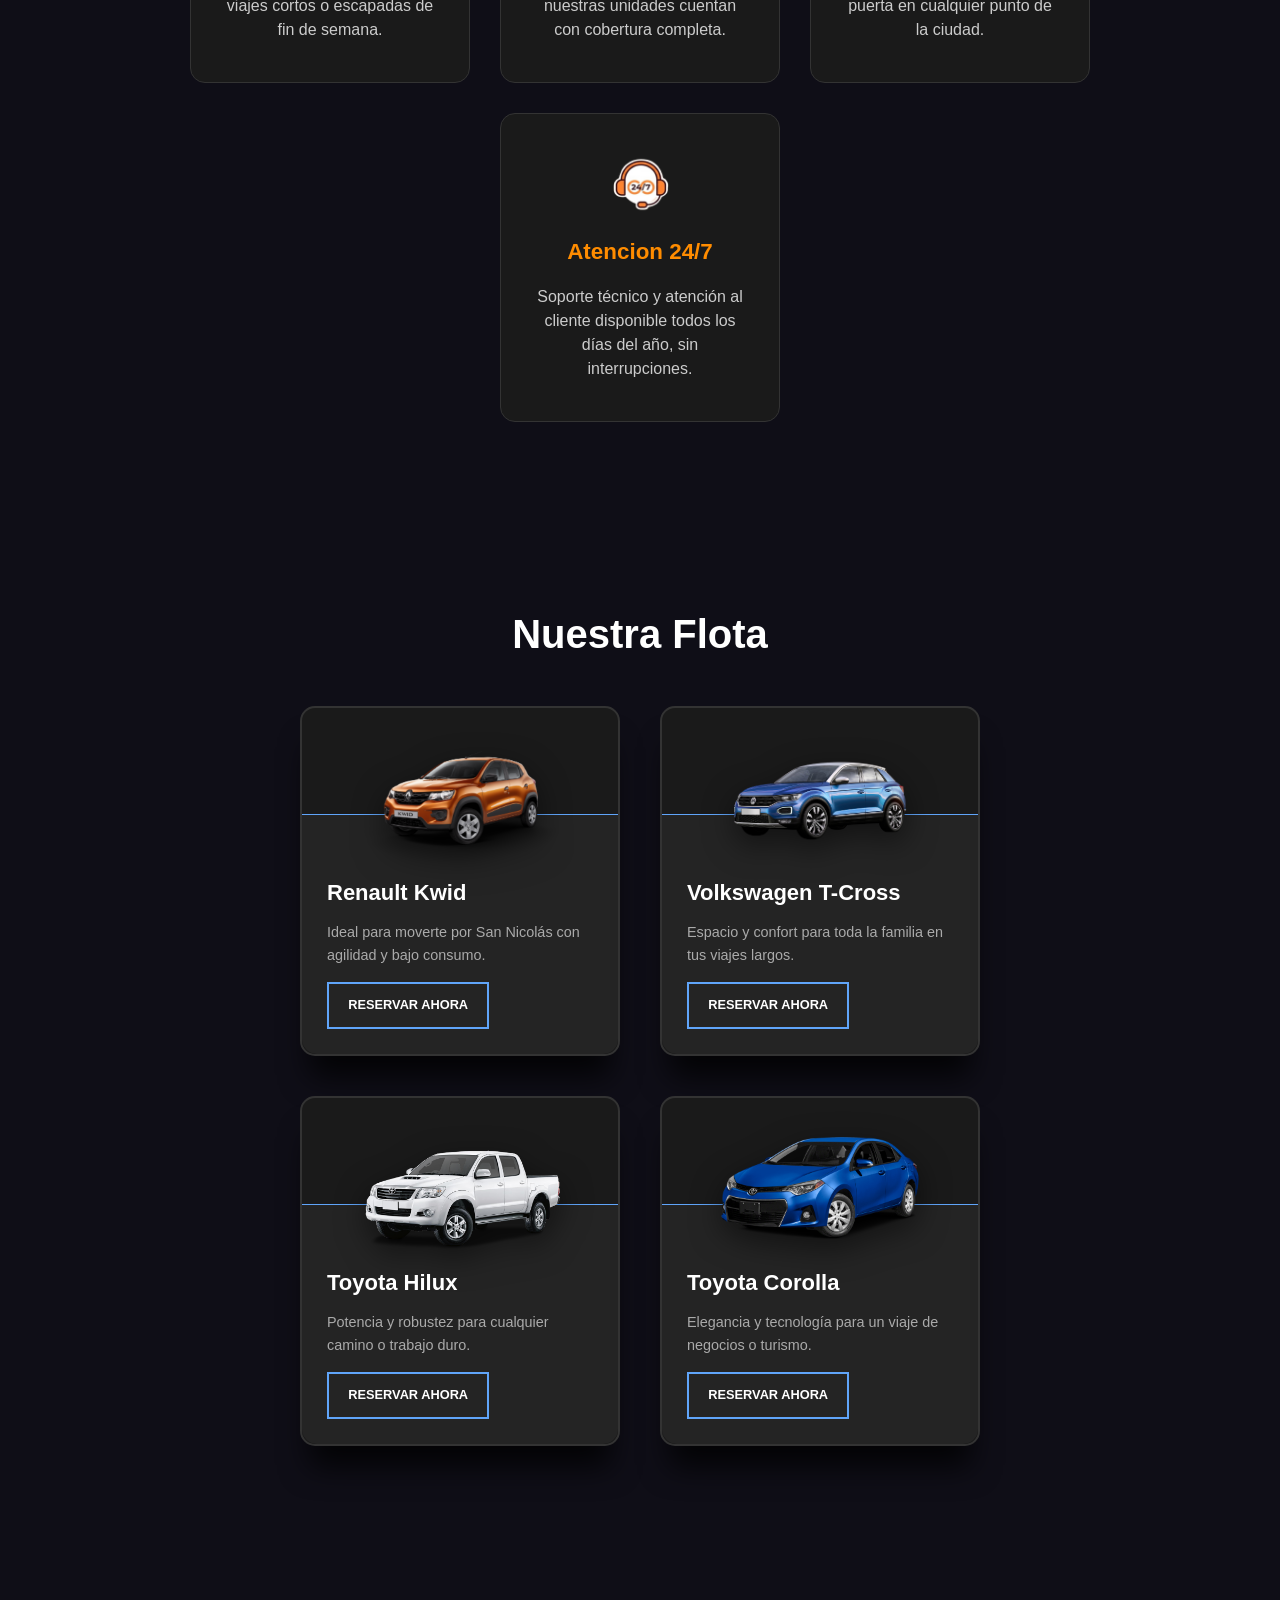
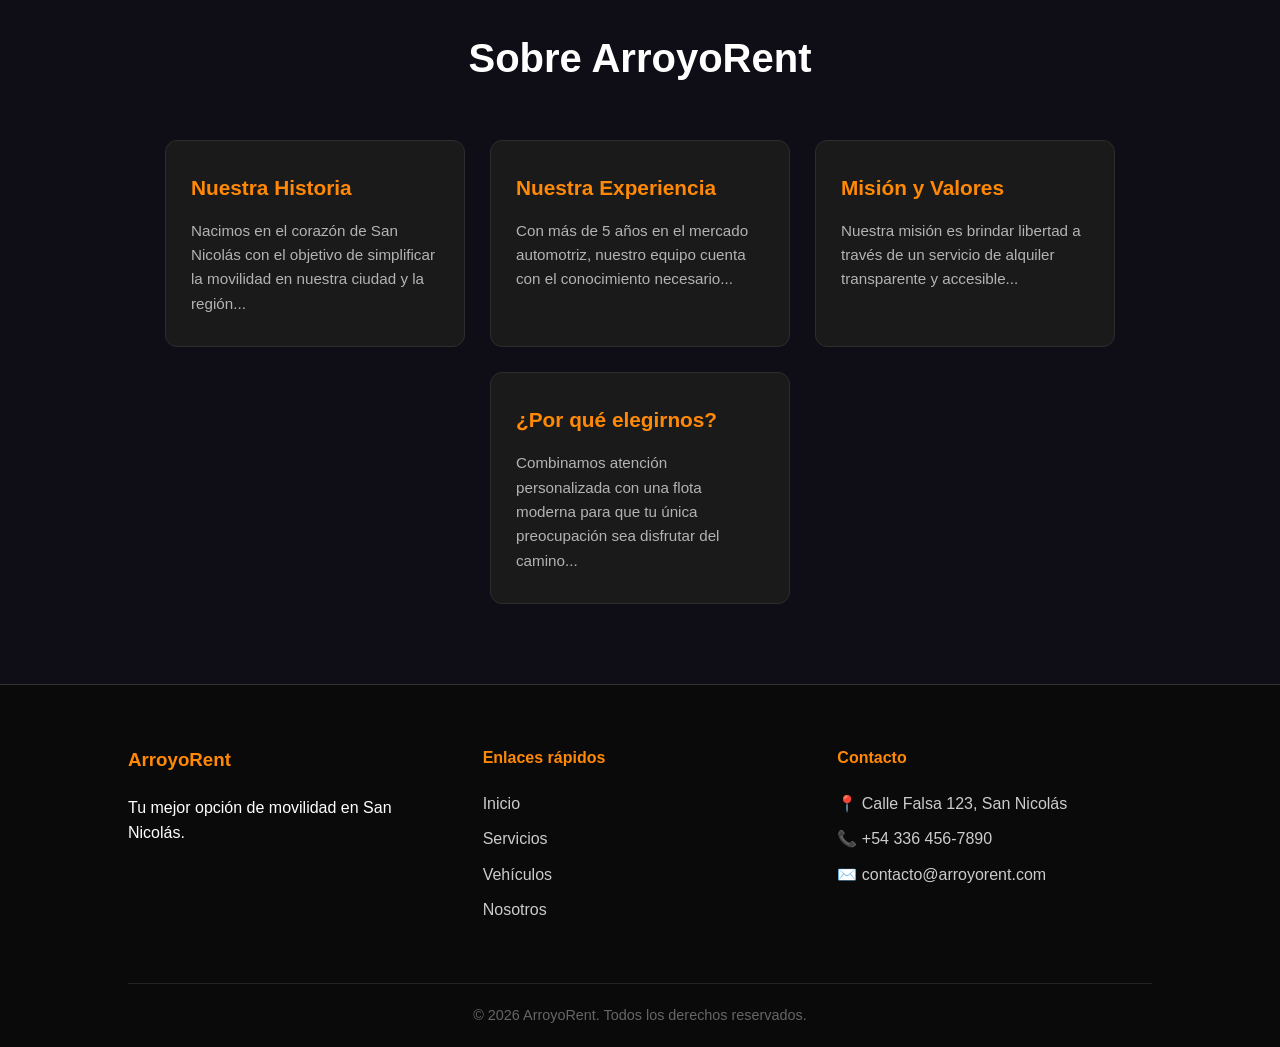
==== commit 06fbdfe1: "Se actualizan algunos estilos" ====
--- a/index.html
+++ b/index.html
@@ -21,7 +21,16 @@
             </ul>
         </nav>
 
-        <a href="reserva.html" class="btn-reservar">Reservar Vehículo</a>
+        <a href="./reserva.html" class="btn-reservar animated-button">
+            <svg xmlns="http://www.w3.org/2000/svg" class="arr-2" viewBox="0 0 24 24">
+                <path d="M16.1716 10.9999L10.8076 5.63589L12.2218 4.22168L20 11.9999L12.2218 19.7781L10.8076 18.3639L16.1716 12.9999H4V10.9999H16.1716Z"></path>
+            </svg>
+            <span class="text">Reservar Vehículo</span>
+            <span class="circle"></span>
+            <svg xmlns="http://www.w3.org/2000/svg" class="arr-1" viewBox="0 0 24 24">
+                <path d="M16.1716 10.9999L10.8076 5.63589L12.2218 4.22168L20 11.9999L12.2218 19.7781L10.8076 18.3639L16.1716 12.9999H4V10.9999H16.1716Z"></path>
+            </svg>
+        </a>
     </header>
 
     <main>
@@ -29,7 +38,7 @@
             <div class="hero-content">
                 <h1>Alquilá el vehículo ideal para tu próxima aventura!</h1>
                 <p>En ArroyoRent te ofrecemos la flota más moderna y variada de la ciudad. Calidad, seguridad y el mejor precio garantizado.</p>
-                <a href="#vehiculos" class="btn-cta">Explorar flota</a>
+                <a href="#vehiculos" class="btn-flota">Explorar flota</a>
             </div>
             <div class="hero-image">
                 <img src="img/banner.png" alt="Camioneta moderna en la carretera">
@@ -68,66 +77,77 @@
         <section id="vehiculos" class="vehiculos">
             <h2>Nuestra Flota</h2>
             <div class="vehiculos-container">
-                
                 <article class="vehiculo-card">
+                    <div class="precio">$25.000</div>
                     <img src="img/auto-compacto.png" alt="Auto compacto económico">
-                    <h3>Renault Kwid</h3>
-                    <p>Ideal para moverte por San Nicolás con agilidad y bajo consumo.</p>
-                    <span class="precio">$25.000 / día</span>
-                    <a href="reserva.html" class="btn-mini-reservar">Reservar ahora</a>
+                    
+                    <div class="content-box">
+                        <h3>Renault Kwid</h3>
+                        <p>Ideal para moverte por San Nicolás con agilidad y bajo consumo.</p>
+                        <a href="reserva.html" class="btn-mini-reservar">Reservar ahora</a>
+                    </div>
                 </article>
 
                 <article class="vehiculo-card">
+                    <div class="precio">$45.000</div>
                     <img src="img/suv-familiar.png" alt="SUV familiar">
-                    <h3>Volkswagen T-Cross</h3>
-                    <p>Espacio y confort para toda la familia en tus viajes largos.</p>
-                    <span class="precio">$45.000 / día</span>
-                    <a href="reserva.html" class="btn-mini-reservar">Reservar ahora</a>
+                    
+                    <div class="content-box">
+                        <h3>Volkswagen T-Cross</h3>
+                        <p>Espacio y confort para toda la familia en tus viajes largos.</p>
+                        <a href="reserva.html" class="btn-mini-reservar">Reservar ahora</a>
+                    </div>
                 </article>
 
                 <article class="vehiculo-card">
+                    <div class="precio">$55.000</div>
                     <img src="img/camioneta.png" alt="Camioneta moderna">
-                    <h3>Toyota Hilux</h3>
-                    <p>Potencia y robustez para cualquier camino o trabajo duro.</p>
-                    <span class="precio">$55.000 / día</span>
-                    <a href="reserva.html" class="btn-mini-reservar">Reservar ahora</a>
+                    
+                    <div class="content-box">
+                        <h3>Toyota Hilux</h3>
+                        <p>Potencia y robustez para cualquier camino o trabajo duro.</p>
+                        <a href="reserva.html" class="btn-mini-reservar">Reservar ahora</a>
+                    </div>
                 </article>
 
                 <article class="vehiculo-card">
+                    <div class="precio">$40.000</div>
                     <img src="img/sedan-ejecutivo.png" alt="Sedán ejecutivo">
-                    <h3>Toyota Corolla</h3>
-                    <p>Elegancia y tecnología para un viaje de negocios o turismo.</p>
-                    <span class="precio">$40.000 / día</span>
-                    <a href="reserva.html" class="btn-mini-reservar">Reservar ahora</a>
+                    
+                    <div class="content-box">
+                        <h3>Toyota Corolla</h3>
+                        <p>Elegancia y tecnología para un viaje de negocios o turismo.</p>
+                        <a href="reserva.html" class="btn-mini-reservar">Reservar ahora</a>
+                    </div>
                 </article>
-
             </div>
         </section>
 
-        <section id="nosotros" class="nosotros">
-            <h2>Sobre ArroyoRent</h2>
-            <div class="nosotros-content">
-                <div class="nosotros-item">
+        <section class="nosotros">
+            <h2>Sobre ArroyoRent</h2>            
+            <div class="nosotros-grid">
+                
+                <article class="nosotros-card">
                     <h3>Nuestra Historia</h3>
-                    <p>Nacimos en el corazón de San Nicolás con el objetivo de simplificar la movilidad en nuestra ciudad y la región. Lo que comenzó como un proyecto familiar apasionado por los vehículos, se transformó en la solución de alquiler preferida.</p>
-                </div>
+                    <p>Nacimos en el corazón de San Nicolás con el objetivo de simplificar la movilidad en nuestra ciudad y la región...</p>
+                </article>
 
-                <div class="nosotros-item">
+                <article class="nosotros-card">
                     <h3>Nuestra Experiencia</h3>
-                    <p>Con más de 5 años en el mercado automotriz, nuestro equipo cuenta con el conocimiento necesario para asegurar que cada unidad que sale de nuestras oficinas esté en condiciones óptimas.</p>
-                </div>
+                    <p>Con más de 5 años en el mercado automotriz, nuestro equipo cuenta con el conocimiento necesario...</p>
+                </article>
 
-                <div class="nosotros-item">
+                <article class="nosotros-card">
                     <h3>Misión y Valores</h3>
-                    <p>Nuestra misión es brindar libertad a través de un servicio de alquiler transparente y accesible. Nos guiamos por valores innegociables: confianza, puntualidad y un compromiso genuino con el cliente.</p>
-                </div>
+                    <p>Nuestra misión es brindar libertad a través de un servicio de alquiler transparente y accesible...</p>
+                </article>
 
-                <div class="nosotros-item">
+                <article class="nosotros-card">
                     <h3>¿Por qué elegirnos?</h3>
-                    <p>Combinamos atención personalizada con una flota moderna para que tu única preocupación sea disfrutar del camino en San Nicolás y la zona.</p>
-                </div>
+                    <p>Combinamos atención personalizada con una flota moderna para que tu única preocupación sea disfrutar del camino...</p>
+                </article>
             </div>
-        </section>
+</section>
     </main>
 
     <footer>
--- a/styles.css
+++ b/styles.css
@@ -1,9 +1,14 @@
 :root {
     --color-primario: #ff8906;    
-    --color-secundario: #f25f4c;   
-    --color-terciario: #60a5fa;   
+    --color-secundario: #60a5fa; 
     --color-fondo: #0f0e17;        
     --blanco: #ffffff;
+    
+    --fuente-principal: 'Segoe UI', Tahoma, Geneva, Verdana, sans-serif;
+    --transicion-rapida: all 0.3s ease;
+    --transicion-lenta: all 0.5s ease-in-out;
+    --transicion-compleja: all 0.8s cubic-bezier(0.23, 1, 0.32, 1);
+    --sombra-3d: rgba(0, 0, 0, 0.8) 0px 30px 30px -10px;
 }
 
 * {
@@ -13,7 +18,7 @@
 }
 
 body {
-    font-family: 'Segoe UI', Tahoma, Geneva, Verdana, sans-serif;
+    font-family: var(--fuente-principal);
     line-height: 1.6;
     color: var(--blanco);
     background-color: var(--color-fondo);
@@ -34,13 +39,13 @@
     justify-content: space-between;
     align-items: center;
     flex-wrap: nowrap;
-    padding: 20px;
+    padding: 20px 5%;
     border-bottom: 2px solid var(--color-primario);
 }
 
 .logo img {
     width: 100%;
-    max-width: 180px;
+    max-width: 350px;
     min-width: 140px;
     height: auto;
 }
@@ -61,7 +66,7 @@
     margin: 0 20px;
     text-transform: uppercase; 
     letter-spacing: 1px;
-    transition: all 0.3s ease; 
+    transition: var(--transicion-rapida); 
     position: relative;
 }
 
@@ -85,22 +90,98 @@
 }
 
 .btn-reservar {
-    background-color: var(--color-primario); 
-    color: var(--blanco);
-    padding: 10px 20px;
-    margin-left: auto;
-    font-size: 1.2rem; 
-    border-radius: 5px;         
+    position: relative;
+    display: flex;
+    align-items: center;
+    justify-content: center;
+    gap: 4px;
+    padding: 12px 36px;
+    border: 4px solid transparent;
+    font-size: 1.1rem;
+    background-color: transparent;
+    border-radius: 100px;
+    font-weight: 600;
+    color: var(--color-primario);
+    box-shadow: 0 0 0 2px var(--color-primario);
+    cursor: pointer;
+    overflow: hidden;
+    transition: all 0.6s cubic-bezier(0.23, 1, 0.32, 1);
     text-decoration: none;
-    font-weight: bold;
-    transition: transform 0.2s, background-color 0.3s;
+    margin-left: 20px;
+    min-width: 180px;
+    z-index: 1;
+}
+
+.btn-reservar .text {
+    position: relative;
+    z-index: 2;
+    transform: translateX(-10px);
+    transition: var(--transicion-compleja);
+}
+
+.btn-reservar svg {
+    position: absolute;
+    width: 20px;
+    fill: var(--color-primario);
+    z-index: 3;
+    transition: var(--transicion-compleja);
+}
+
+.btn-reservar .arr-1 {
+    right: 16px;
+}
+
+.btn-reservar .arr-2 {
+    left: -25%;
+}
+
+.btn-reservar .circle {
+    position: absolute;
+    top: 50%;
+    left: 50%;
+    transform: translate(-50%, -50%) scale(0);
+    width: 100%; 
+    aspect-ratio: 1 / 1;
+    background-color: var(--color-secundario);
+    border-radius: 50%;
+    opacity: 0;
+    transition: var(--transicion-compleja);
+    z-index: -1;
 }
 
 .btn-reservar:hover {
-    background-color: var(--color-terciario);   
-    transform: scale(1.1);      
-}
-
+    color: var(--color-fondo);
+    border-radius: 12px;
+    box-shadow: 0 0 10px rgba(58, 153, 245, 0.5), 
+                0 0 20px rgba(58, 153, 245, 0.3), 
+                0 0 30px rgba(58, 153, 245, 0.1);
+}
+
+.btn-reservar:hover .circle {
+    transform: translate(-50%, -50%) scale(3);
+    opacity: 1;
+}
+
+.btn-reservar:hover .text {
+    transform: translateX(12px);
+}
+
+.btn-reservar:hover svg {
+    fill: var(--color-fondo);
+}
+
+.btn-reservar:hover .arr-1 {
+    right: -25%;
+}
+
+.btn-reservar:hover .arr-2 {
+    left: 16px;
+}
+
+.btn-reservar:active {
+    scale: 0.95;
+    box-shadow: 0 0 0 4px var(--color-secundario);
+}
 
 /* Sección Hero */
 .hero {
@@ -121,22 +202,26 @@
     font-size: 3rem;
 }
 
-.btn-cta {
-    display: inline-block;
-    padding: 15px 30px;
-    margin-top: 50px;
-    background-color: var(--color-primario); 
-    color: var(--blanco);
+.btn-flota {
+    background-color: var(--color-primario);
+    color: var(--color-fondo);
+    padding: 12px 30px;
+    border-radius: 8px;
     text-decoration: none;
     font-weight: bold;
-    border-radius: 8px;
-    transition: background-color 0.3s ease, transform 0.2s;
-    border: none;
+    font-size: 1.1rem;
+    display: inline-block;
+    border: 2px solid var(--color-primario);
+    transition: all 0.4s ease;
     cursor: pointer;
-}
-
-.btn-cta:hover {
-    transform: scale(1.05);
+    margin-top: 30px;
+}
+
+.btn-flota:hover {
+    background-color: transparent;
+    color: var(--color-primario);
+    transform: translateY(-3px);
+    box-shadow: 0 5px 15px rgba(255, 122, 0, 0.3);
 }
 
 .hero-image {
@@ -169,7 +254,7 @@
     border-radius: 15px;
     width: 280px;
     border: 1px solid #333;
-    transition: all 0.3s ease;
+    transition: var(--transicion-rapida);
     display: flex;
     flex-direction: column;
     align-items: center;
@@ -177,14 +262,14 @@
 
 .service-card:hover {
     transform: translateY(-10px);
-    border-color: var(--color-primario);
-    box-shadow: 0 10px 20px rgba(255, 140, 0, 0.2);
+    border-color: var(--color-secundario);
+    box-shadow: 0 10px 20px rgba(96, 165, 250, 0.15);
 }
 
 .service-card img {
     width: 60px;
     height: 60px;
-    margin-bottom: 20px;/ 
+    margin-bottom: 20px;
 }
 
 .service-card h3 {
@@ -203,106 +288,176 @@
 /* Sección Vehiculos */
 .vehiculos {
     padding: 60px 10%;
+    perspective: 1000px; 
+    background-color: var(--color-fondo);
 }
 
 .vehiculos-container {
     display: flex;
     flex-wrap: wrap;
     justify-content: center;
-    gap: 30px;
+    gap: 40px;
     margin-top: 40px;
 }
 
 .vehiculo-card {
+    position: relative;
+    width: 100%;
+    flex: 0 1 320px;
+    min-height: 350px;
+    padding-top: 60px;
     background-color: #1a1a1a;
+    border: 2px solid #333;
+    transform-style: preserve-3d;
+    box-shadow: var(--sombra-3d);
+    transition: var(--transicion-lenta);
+    display: flex;
+    flex-direction: column;
     border-radius: 15px;
-    padding: 20px;
-    flex: 0 1 300px;
-    display: flex;
-    flex-direction: column;
-    align-items: center;
-    text-align: center;
-    border: 1px solid #333;
-    transition: transform 0.3s ease;
 }
 
 .vehiculo-card:hover {
-    transform: translateY(-5px);
-    border-color: var(--color-primario);
-    box-shadow: 0 10px 20px rgba(255, 140, 0, 0.2);
+    transform: rotate3d(0.5, 1, 0, 20deg);
+    border-color: var(--color-secundario);
+    box-shadow: 0 0 20px rgba(96, 165, 250, 0.3); 
 }
 
 .vehiculo-card img {
     width: 100%;
-    height: 180px;
+    height: 160px;
     object-fit: contain;
-    margin-bottom: 15px;
+    position: absolute;
+    top: 10px;
+    z-index: 2;
+    transform: translate3d(0, 0, 50px);
+    pointer-events: none;
+    filter: drop-shadow(0 10px 15px rgba(0,0,0,0.5));
+}
+
+.content-box {
+    background: #242424;
+    padding: 60px 25px 25px 25px;
+    transform-style: preserve-3d;
+    transition: var(--transicion-lenta);
+    margin-top: auto;
+    border-radius: 0 0 15px 15px;
+    border-top: 1px solid var(--color-secundario);
 }
 
 .vehiculo-card h3 {
     color: var(--blanco);
+    font-size: 22px;
+    font-weight: 900;
     margin-bottom: 10px;
+    transform: translate3d(0px, 0px, 60px);
 }
 
 .vehiculo-card p {
-    color: #ccc;
+    color: #aaa;
     font-size: 0.9rem;
-    margin-bottom: 10px;
-    flex-grow: 1;
+    margin-bottom: 15px;
+    transform: translate3d(0px, 0px, 30px);
 }
 
 .precio {
-    font-weight: bold;
-    color: var(--color-primario);
-    font-size: 1.2rem;
-    margin-bottom: 15px;
+    position: absolute;
+    top: 20px;
+    right: 20px;
+    background: var(--color-secundario);
+    padding: 8px 15px;
+    color: white;
+    font-weight: 900;
+    font-size: 1.1rem;
+    border-radius: 8px;
+    transform: translate3d(0px, 0px, 80px);
+    box-shadow: 0 5px 15px rgba(0,0,0,0.4);
+}
+
+.precio::before {
+    content: "POR DÍA";
+    font-size: 0.6rem;
+    color: rgba(255, 255, 255, 0.8);
+    display: block;
 }
 
 .btn-mini-reservar {
-    color: var(--color-terciario);
+    cursor: pointer;
+    display: inline-block;
+    font-weight: 900;
+    font-size: 0.8rem;
+    text-transform: uppercase;
+    color: white;
+    background: transparent;
+    border: 2px solid var(--color-secundario);
+    padding: 0.7rem 1.2rem;
     text-decoration: none;
-    font-weight: bold;
-    font-size: 0.9rem;
-    transition: opacity 0.2s;
+    transition: var(--transicion-rapida);
+    transform: translate3d(0px, 0px, 20px);
+    text-align: center;
 }
 
 .btn-mini-reservar:hover {
-    text-decoration: underline;
-    opacity: 0.8;
-}
-
+    background: var(--color-secundario);
+    color: var(--color-fondo);
+    box-shadow: 0 0 15px var(--color-secundario);
+    transform: translate3d(0px, 0px, 40px) scale(1.05);
+}
 
 /* Sección Nosotros */
 .nosotros {
     padding: 80px 10%;
-}
-
-.nosotros-content {
-    display: grid;
-    grid-template-columns: repeat(auto-fit, minmax(250px, 1fr)); 
-    gap: 30px;
-    margin-top: 30px;
-    align-items: start;
-}
-
-.nosotros-item {
-    display: flex;
-    flex-direction: column;
-    gap: 15px;
-}
-
-.nosotros-item h3 {
+    background-color: var(--color-fondo);
+    text-align: center;
+}
+
+.nosotros h2 {
+    color: var(--blanco);
+    font-size: 2.5rem;
+    font-weight: 900;
+    margin-bottom: 50px;
+}
+
+.nosotros-grid {
+    display: flex;
+    flex-wrap: wrap;
+    justify-content: center;
+    gap: 25px;
+}
+
+.nosotros-card {
+    flex: 1 1 250px;
+    max-width: 300px;
+    background: #1a1a1a;
+    padding: 30px 25px;
+    border-radius: 12px;
+    border: 1px solid #2d2d2d;
+    text-align: left;
+    transition: all 0.4s cubic-bezier(0.23, 1, 0.32, 1);
+    position: relative;
+    overflow: hidden;
+}
+
+.nosotros-card:hover {
+    transform: translateY(-5px);
+    border-color: var(--color-secundario);
+    box-shadow: 0 10px 25px rgba(96, 165, 250, 0.15);
+}
+
+.nosotros-card h3 {
     color: var(--color-primario);
-    font-size: 1.5rem;
-    margin: 0;
-}
-
-.nosotros-item p {
-    color: #ccc;
-    line-height: 1.8;
-    margin: 0;
-}
-
+    font-size: 1.3rem;
+    font-weight: 700;
+    margin-bottom: 15px;
+    display: flex;
+    align-items: center;
+    gap: 10px;
+}
+
+.nosotros-card p {
+    color: #b3b3b3;
+    font-size: 0.95rem;
+    line-height: 1.6;
+}
 
 /* Footer */
 footer {
@@ -351,7 +506,6 @@
     color: #ccc;
 }
 
-/* Línea final de derechos */
 .footer-bottom {
     text-align: center;
     margin-top: 50px;
@@ -362,9 +516,7 @@
 }
 
 /* --- RESPONSIVE DESIGN --- */
-
 @media (max-width: 960px) {
-    
     section {
         padding: 60px 5%;
     }
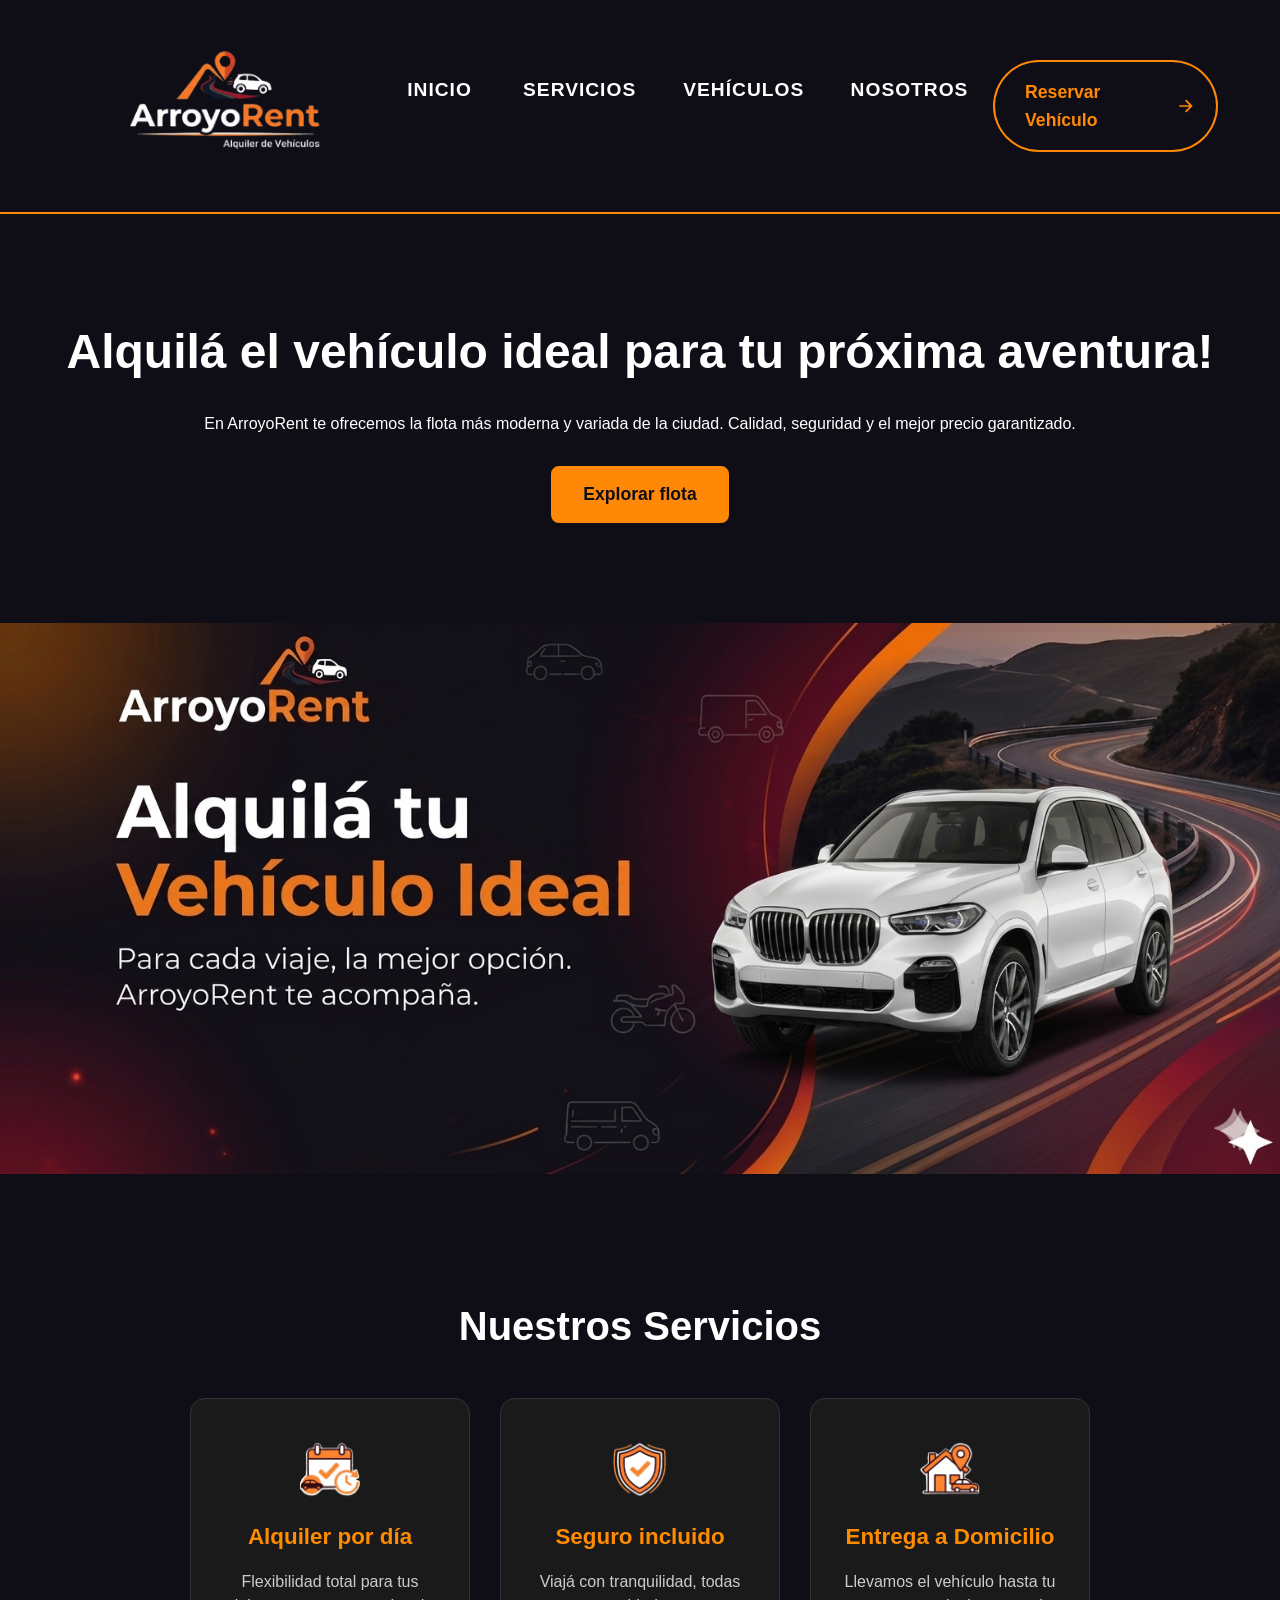
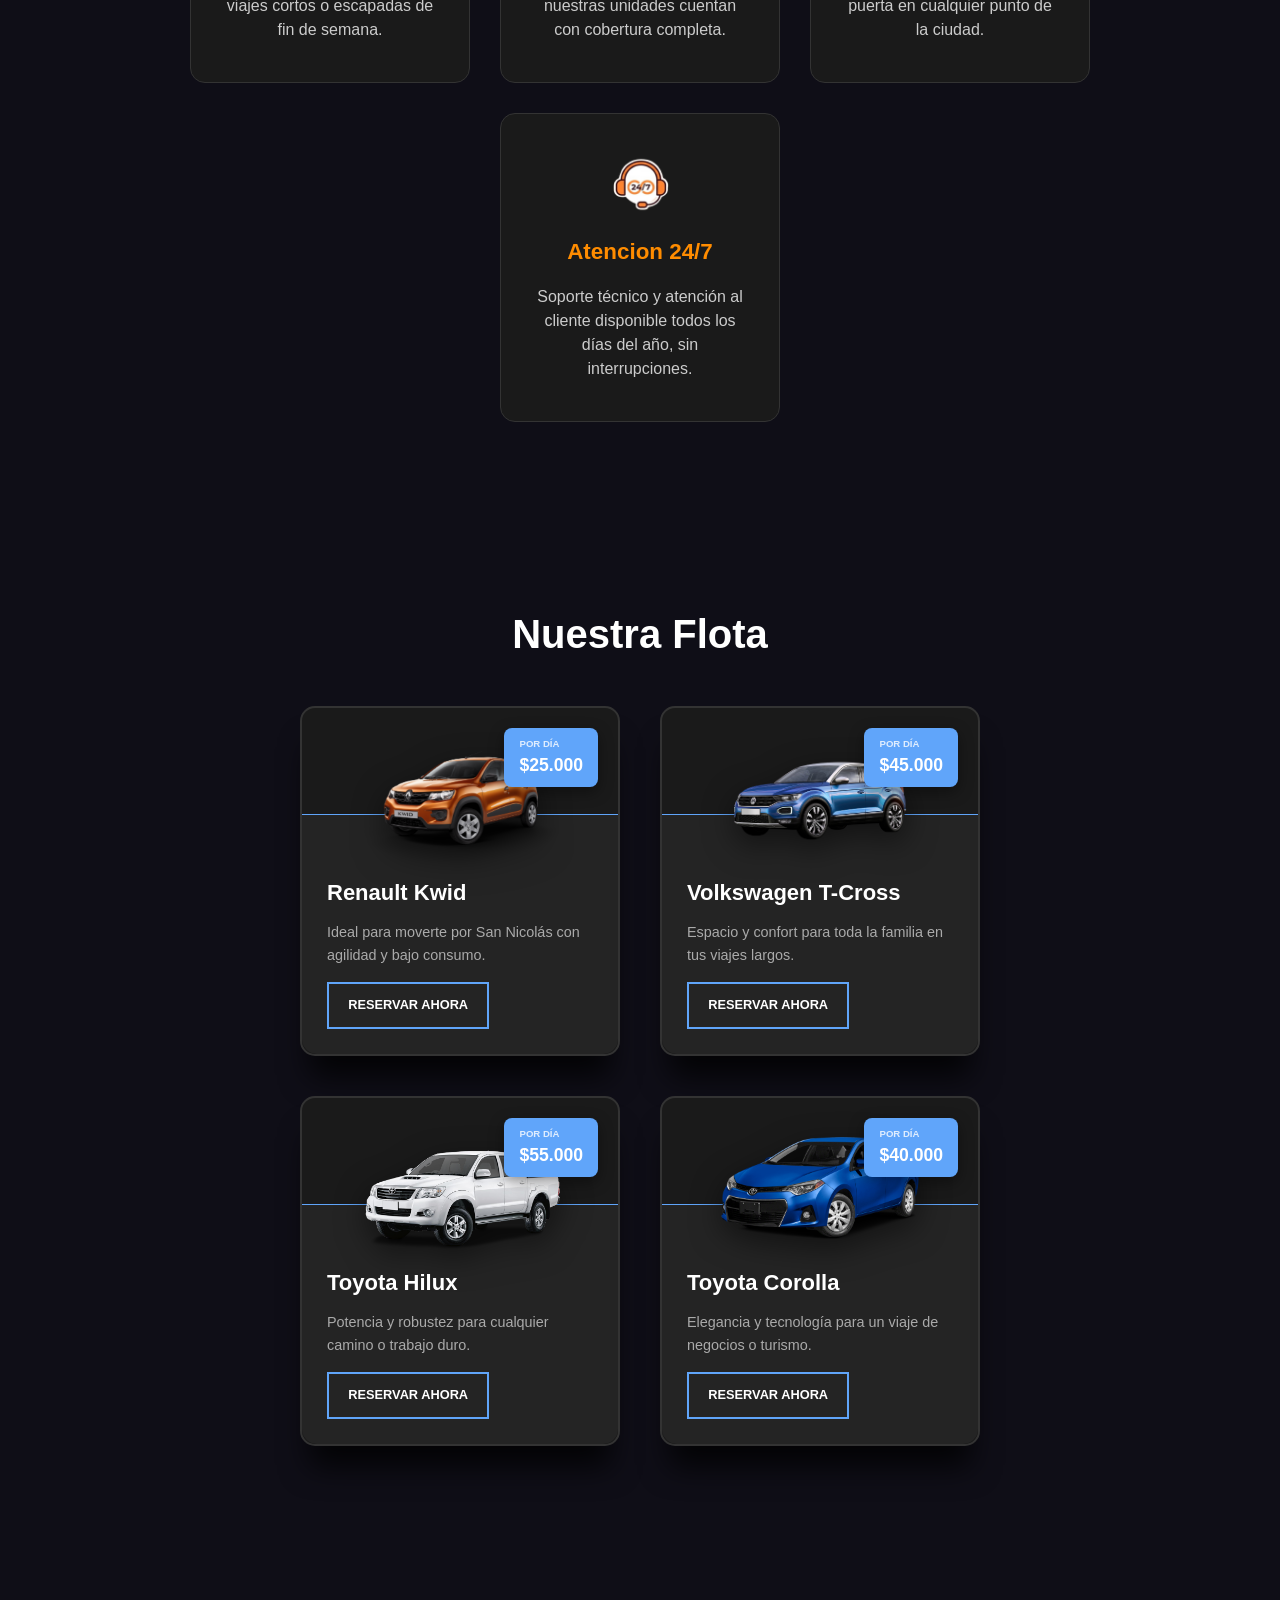
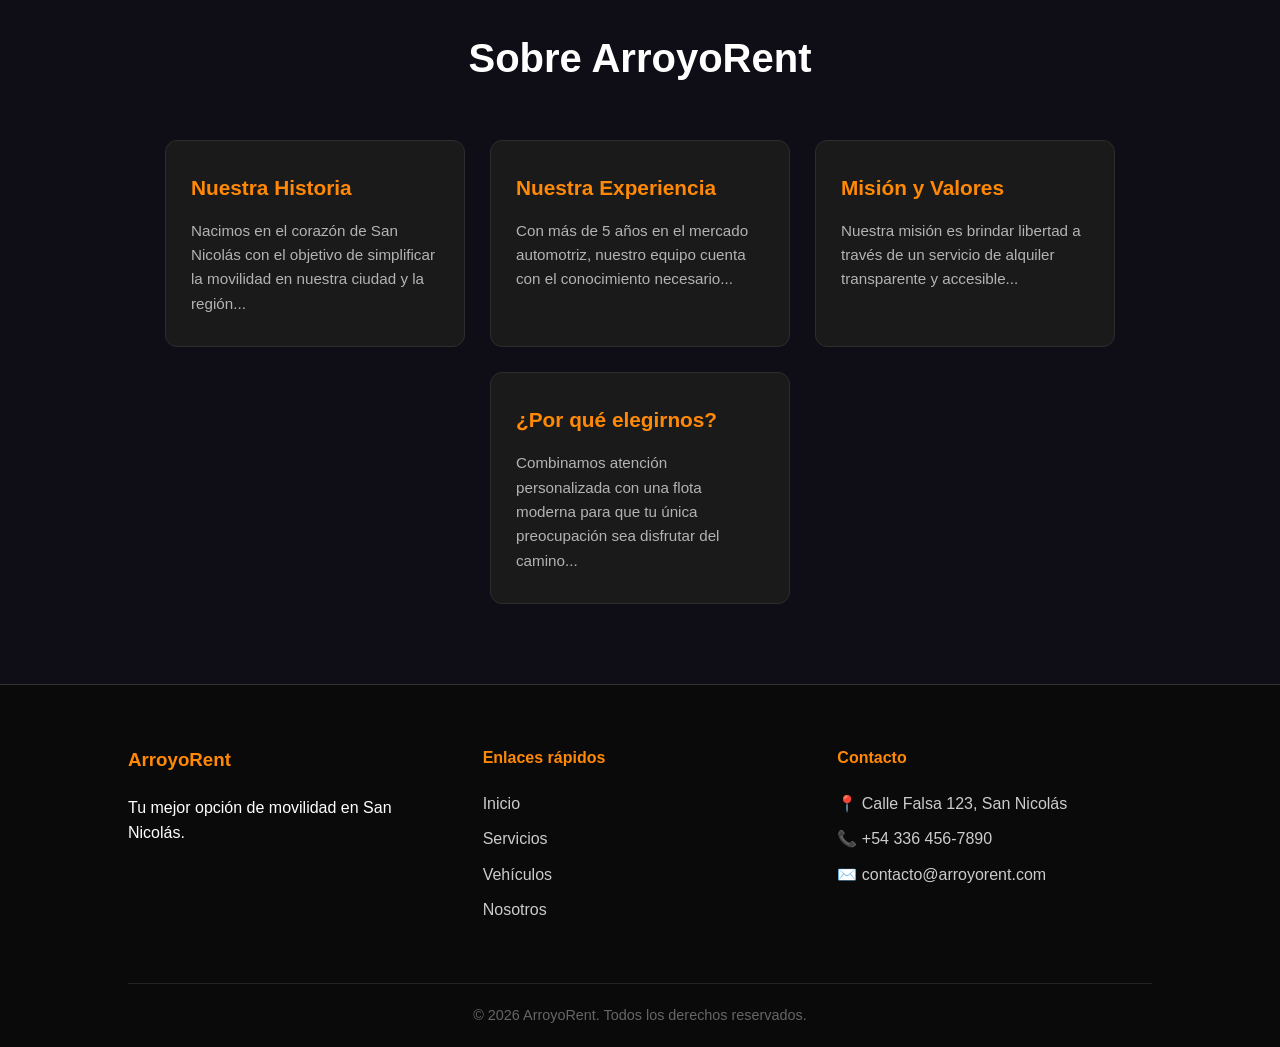
==== commit 0b415ccb: "Nuevos archivos html y css. Se agrego estructura html y form completo" ====
--- a/index.html
+++ b/index.html
@@ -4,6 +4,7 @@
     <meta charset="UTF-8">
     <meta name="viewport" content="width=device-width, initial-scale=1.0">
     <link rel="stylesheet" href="./styles.css">
+    <link rel="stylesheet" href="./variables.css">
     <title>Alquiler de Vehiculos</title>
 </head>
 <body>
@@ -21,7 +22,7 @@
             </ul>
         </nav>
 
-        <a href="./reserva.html" class="btn-reservar animated-button">
+        <a href="./register.html" class="btn-reservar animated-button">
             <svg xmlns="http://www.w3.org/2000/svg" class="arr-2" viewBox="0 0 24 24">
                 <path d="M16.1716 10.9999L10.8076 5.63589L12.2218 4.22168L20 11.9999L12.2218 19.7781L10.8076 18.3639L16.1716 12.9999H4V10.9999H16.1716Z"></path>
             </svg>
@@ -84,7 +85,7 @@
                     <div class="content-box">
                         <h3>Renault Kwid</h3>
                         <p>Ideal para moverte por San Nicolás con agilidad y bajo consumo.</p>
-                        <a href="reserva.html" class="btn-mini-reservar">Reservar ahora</a>
+                        <a href="./register.html" class="btn-mini-reservar">Reservar ahora</a>
                     </div>
                 </article>
 
@@ -95,7 +96,7 @@
                     <div class="content-box">
                         <h3>Volkswagen T-Cross</h3>
                         <p>Espacio y confort para toda la familia en tus viajes largos.</p>
-                        <a href="reserva.html" class="btn-mini-reservar">Reservar ahora</a>
+                        <a href="./register.html" class="btn-mini-reservar">Reservar ahora</a>
                     </div>
                 </article>
 
@@ -106,7 +107,7 @@
                     <div class="content-box">
                         <h3>Toyota Hilux</h3>
                         <p>Potencia y robustez para cualquier camino o trabajo duro.</p>
-                        <a href="reserva.html" class="btn-mini-reservar">Reservar ahora</a>
+                        <a href="./register.html" class="btn-mini-reservar">Reservar ahora</a>
                     </div>
                 </article>
 
@@ -117,7 +118,7 @@
                     <div class="content-box">
                         <h3>Toyota Corolla</h3>
                         <p>Elegancia y tecnología para un viaje de negocios o turismo.</p>
-                        <a href="reserva.html" class="btn-mini-reservar">Reservar ahora</a>
+                        <a href="./register.html" class="btn-mini-reservar">Reservar ahora</a>
                     </div>
                 </article>
             </div>
--- a/styles.css
+++ b/styles.css
@@ -1,16 +1,3 @@
-:root {
-    --color-primario: #ff8906;    
-    --color-secundario: #60a5fa; 
-    --color-fondo: #0f0e17;        
-    --blanco: #ffffff;
-    
-    --fuente-principal: 'Segoe UI', Tahoma, Geneva, Verdana, sans-serif;
-    --transicion-rapida: all 0.3s ease;
-    --transicion-lenta: all 0.5s ease-in-out;
-    --transicion-compleja: all 0.8s cubic-bezier(0.23, 1, 0.32, 1);
-    --sombra-3d: rgba(0, 0, 0, 0.8) 0px 30px 30px -10px;
-}
-
 * {
     margin: 0;
     padding: 0;
--- a/variables.css
+++ b/variables.css
@@ -0,0 +1,12 @@
+:root {
+    --color-primario: #ff8906;    
+    --color-secundario: #60a5fa; 
+    --color-fondo: #0f0e17;        
+    --blanco: #ffffff;
+    
+    --fuente-principal: 'Segoe UI', Tahoma, Geneva, Verdana, sans-serif;
+    --transicion-rapida: all 0.3s ease;
+    --transicion-lenta: all 0.5s ease-in-out;
+    --transicion-compleja: all 0.8s cubic-bezier(0.23, 1, 0.32, 1);
+    --sombra-3d: rgba(0, 0, 0, 0.8) 0px 30px 30px -10px;
+}
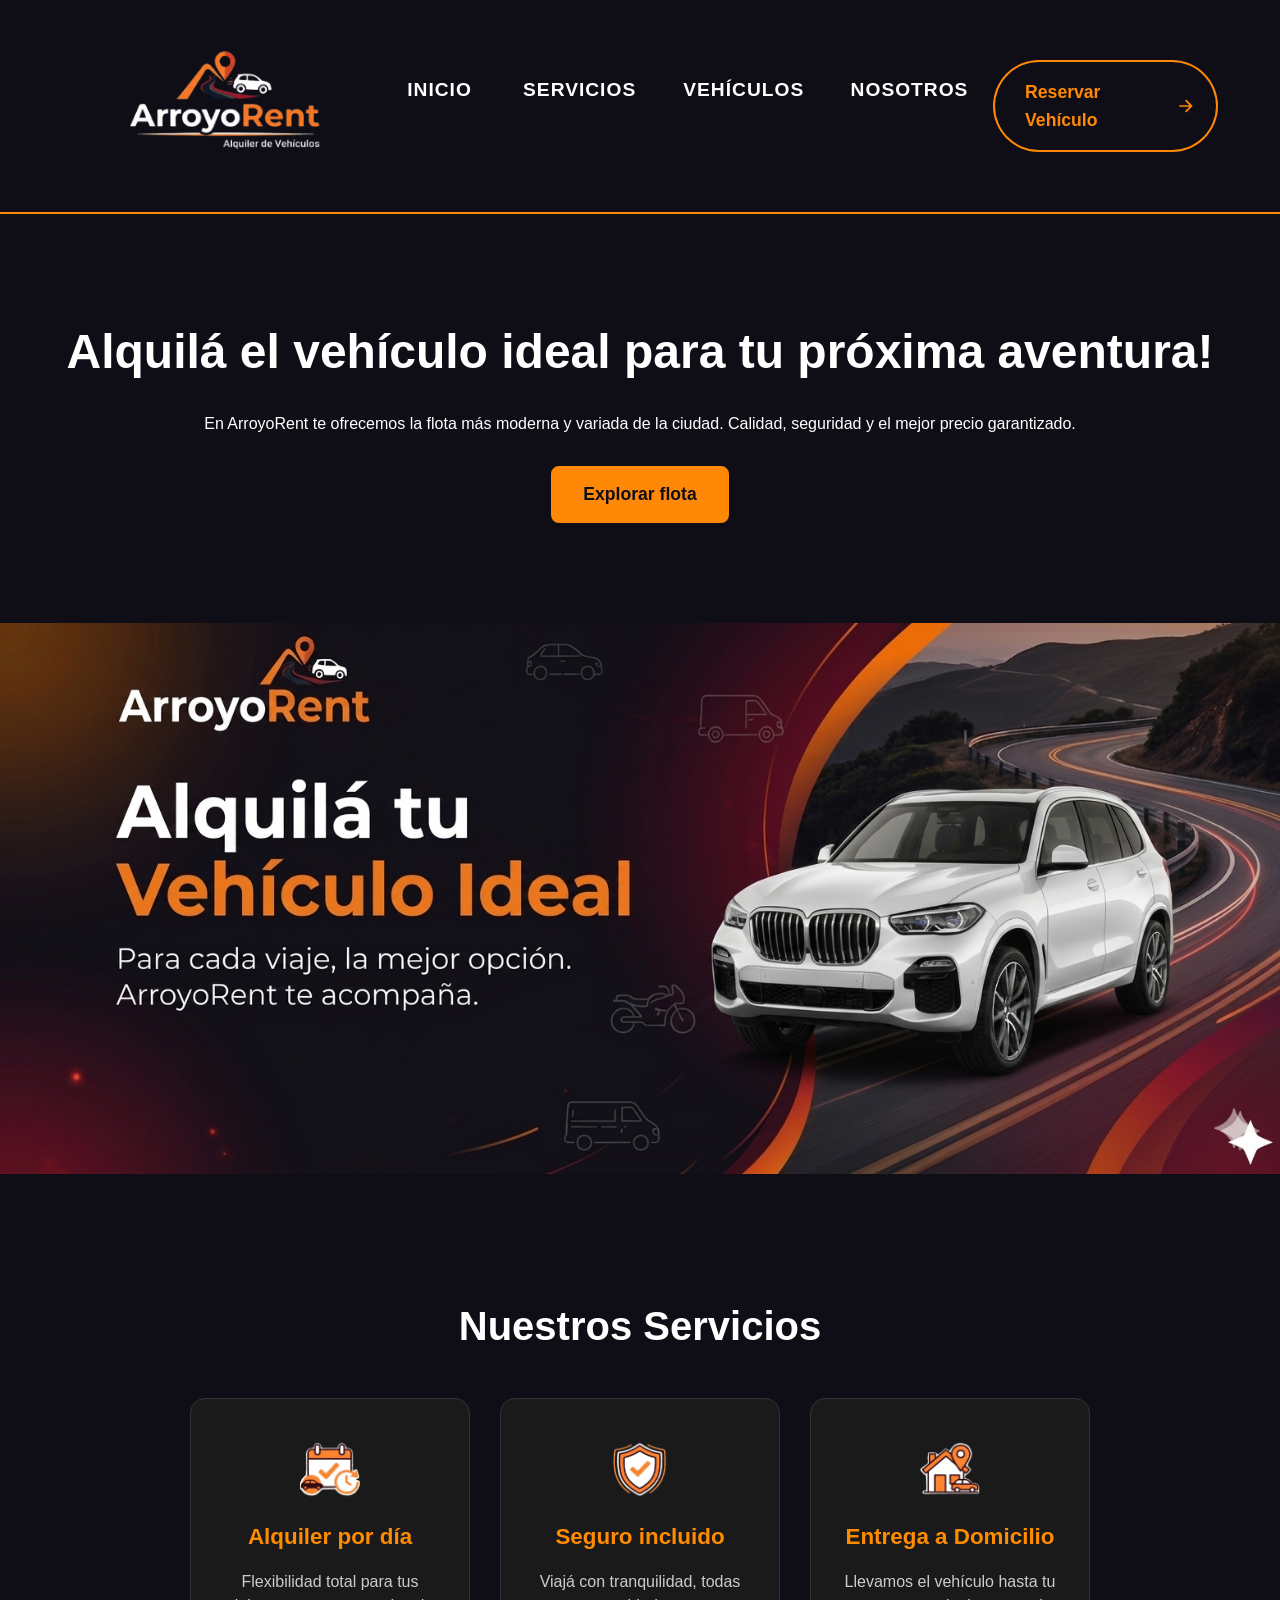
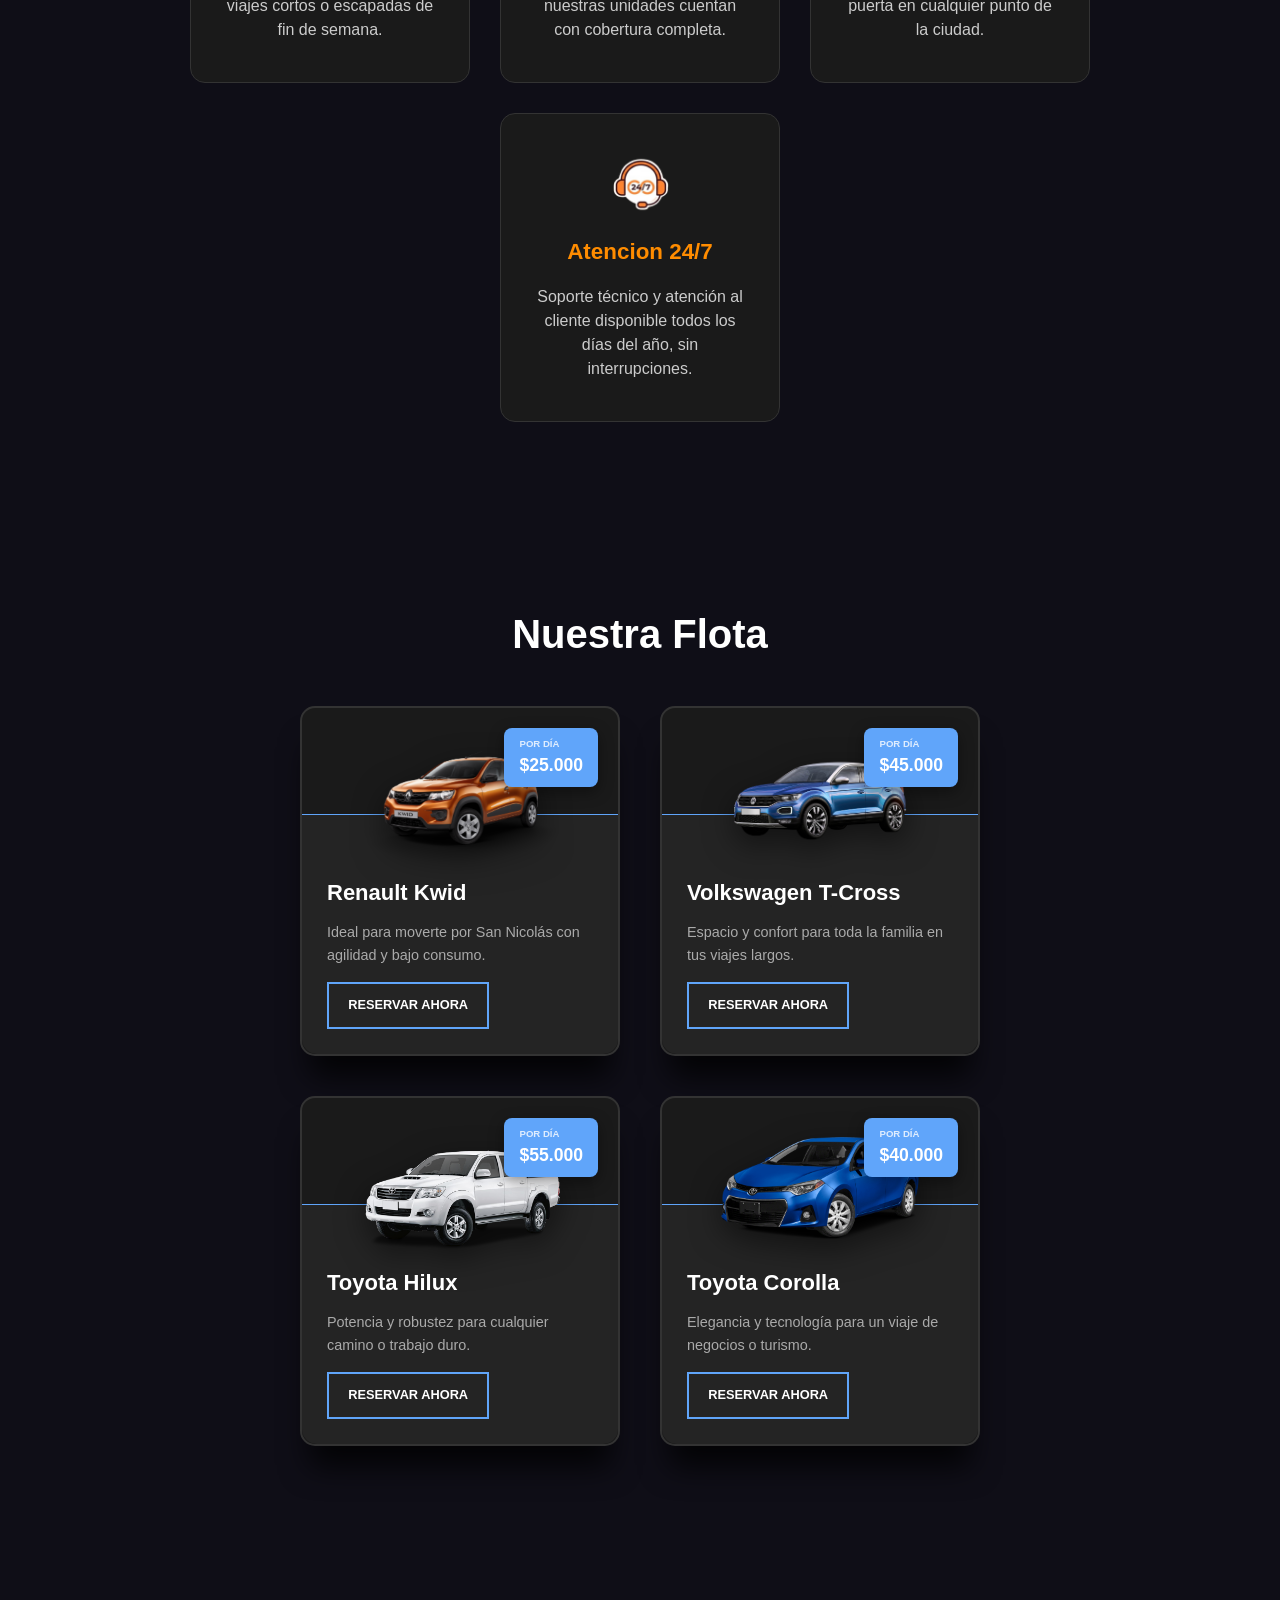
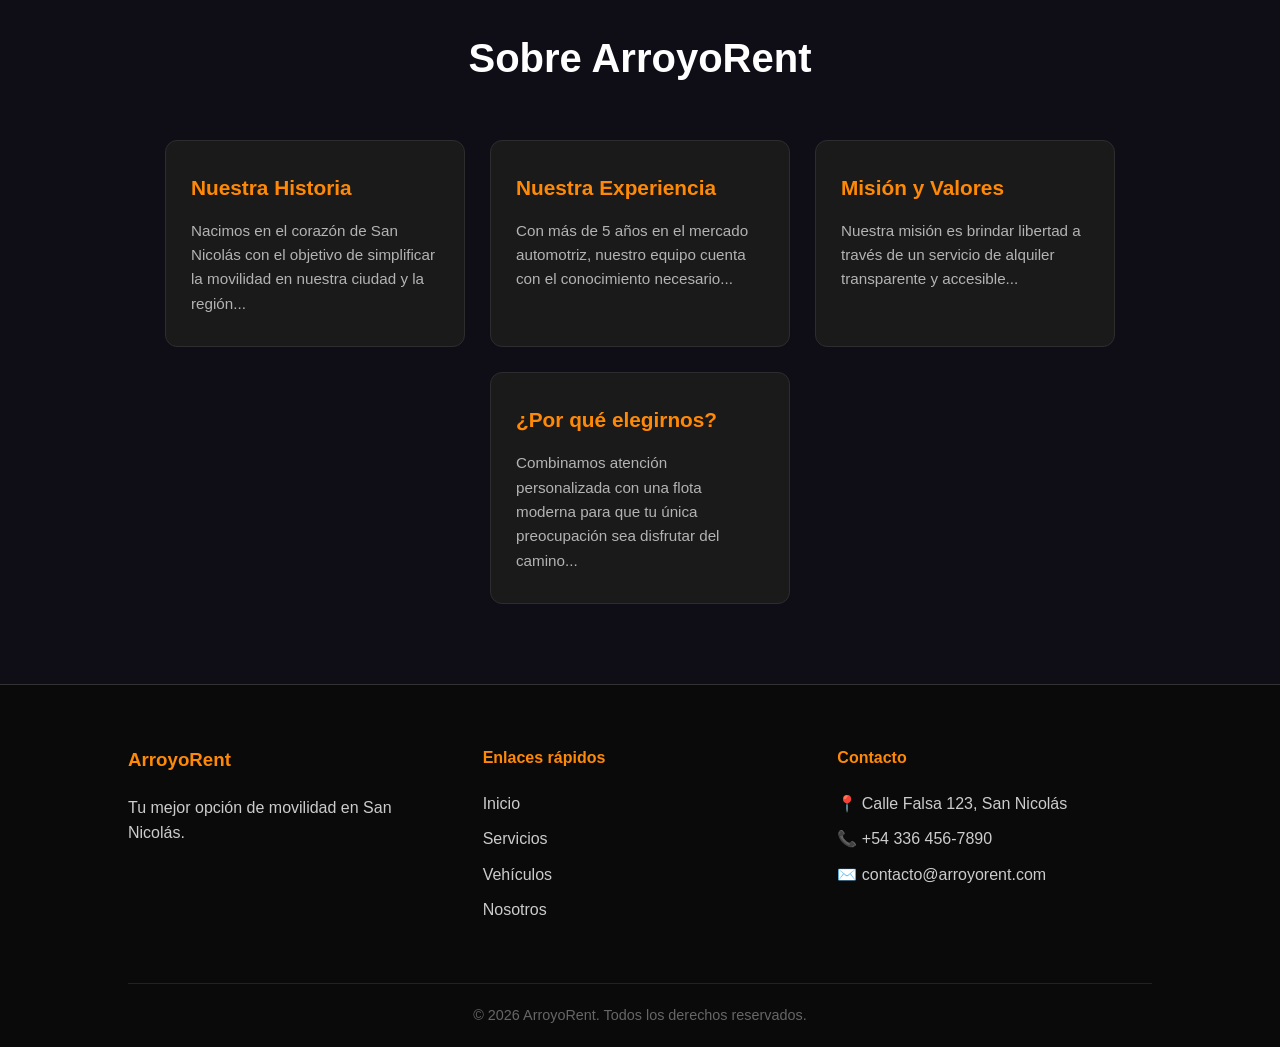
==== commit 23e25c42: "fix: añadir id faltante en la sección nosotros para corregir el anclaje del menú" ====
--- a/index.html
+++ b/index.html
@@ -124,7 +124,7 @@
             </div>
         </section>
 
-        <section class="nosotros">
+        <section id="nosotros" class="nosotros">
             <h2>Sobre ArroyoRent</h2>            
             <div class="nosotros-grid">
                 
@@ -148,7 +148,7 @@
                     <p>Combinamos atención personalizada con una flota moderna para que tu única preocupación sea disfrutar del camino...</p>
                 </article>
             </div>
-</section>
+        </section>
     </main>
 
     <footer>
--- a/styles.css
+++ b/styles.css
@@ -448,7 +448,7 @@
 
 /* Footer */
 footer {
-    background-color: #0a0a0a;
+    background-color: var(--black);
     padding: 60px 10% 20px;
     border-top: 1px solid #333;
 }
@@ -488,7 +488,8 @@
     color: var(--color-primario);
 }
 
-.footer-contacto p {
+.footer-contacto p, 
+.footer-info p {
     margin-bottom: 10px;
     color: #ccc;
 }
--- a/variables.css
+++ b/variables.css
@@ -3,6 +3,7 @@
     --color-secundario: #60a5fa; 
     --color-fondo: #0f0e17;        
     --blanco: #ffffff;
+    --black: #0a0a0a;
     
     --fuente-principal: 'Segoe UI', Tahoma, Geneva, Verdana, sans-serif;
     --transicion-rapida: all 0.3s ease;
